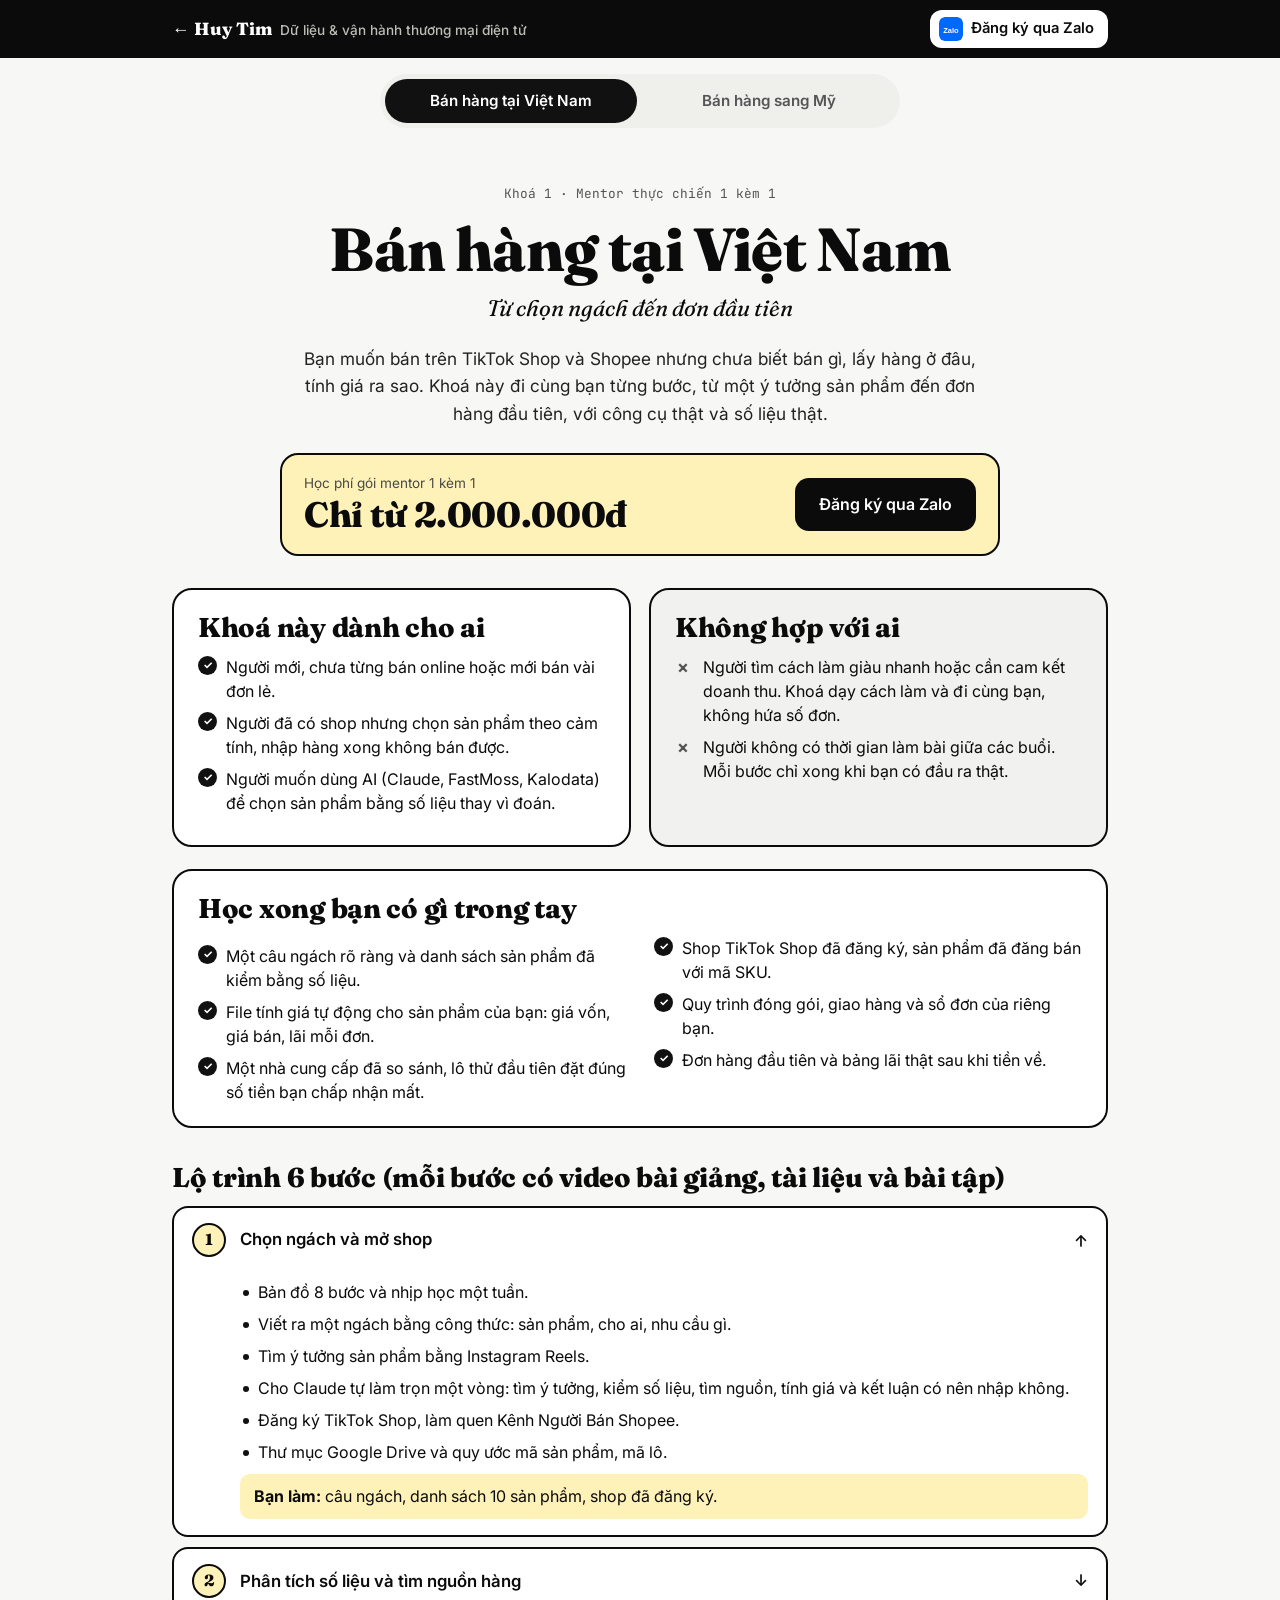
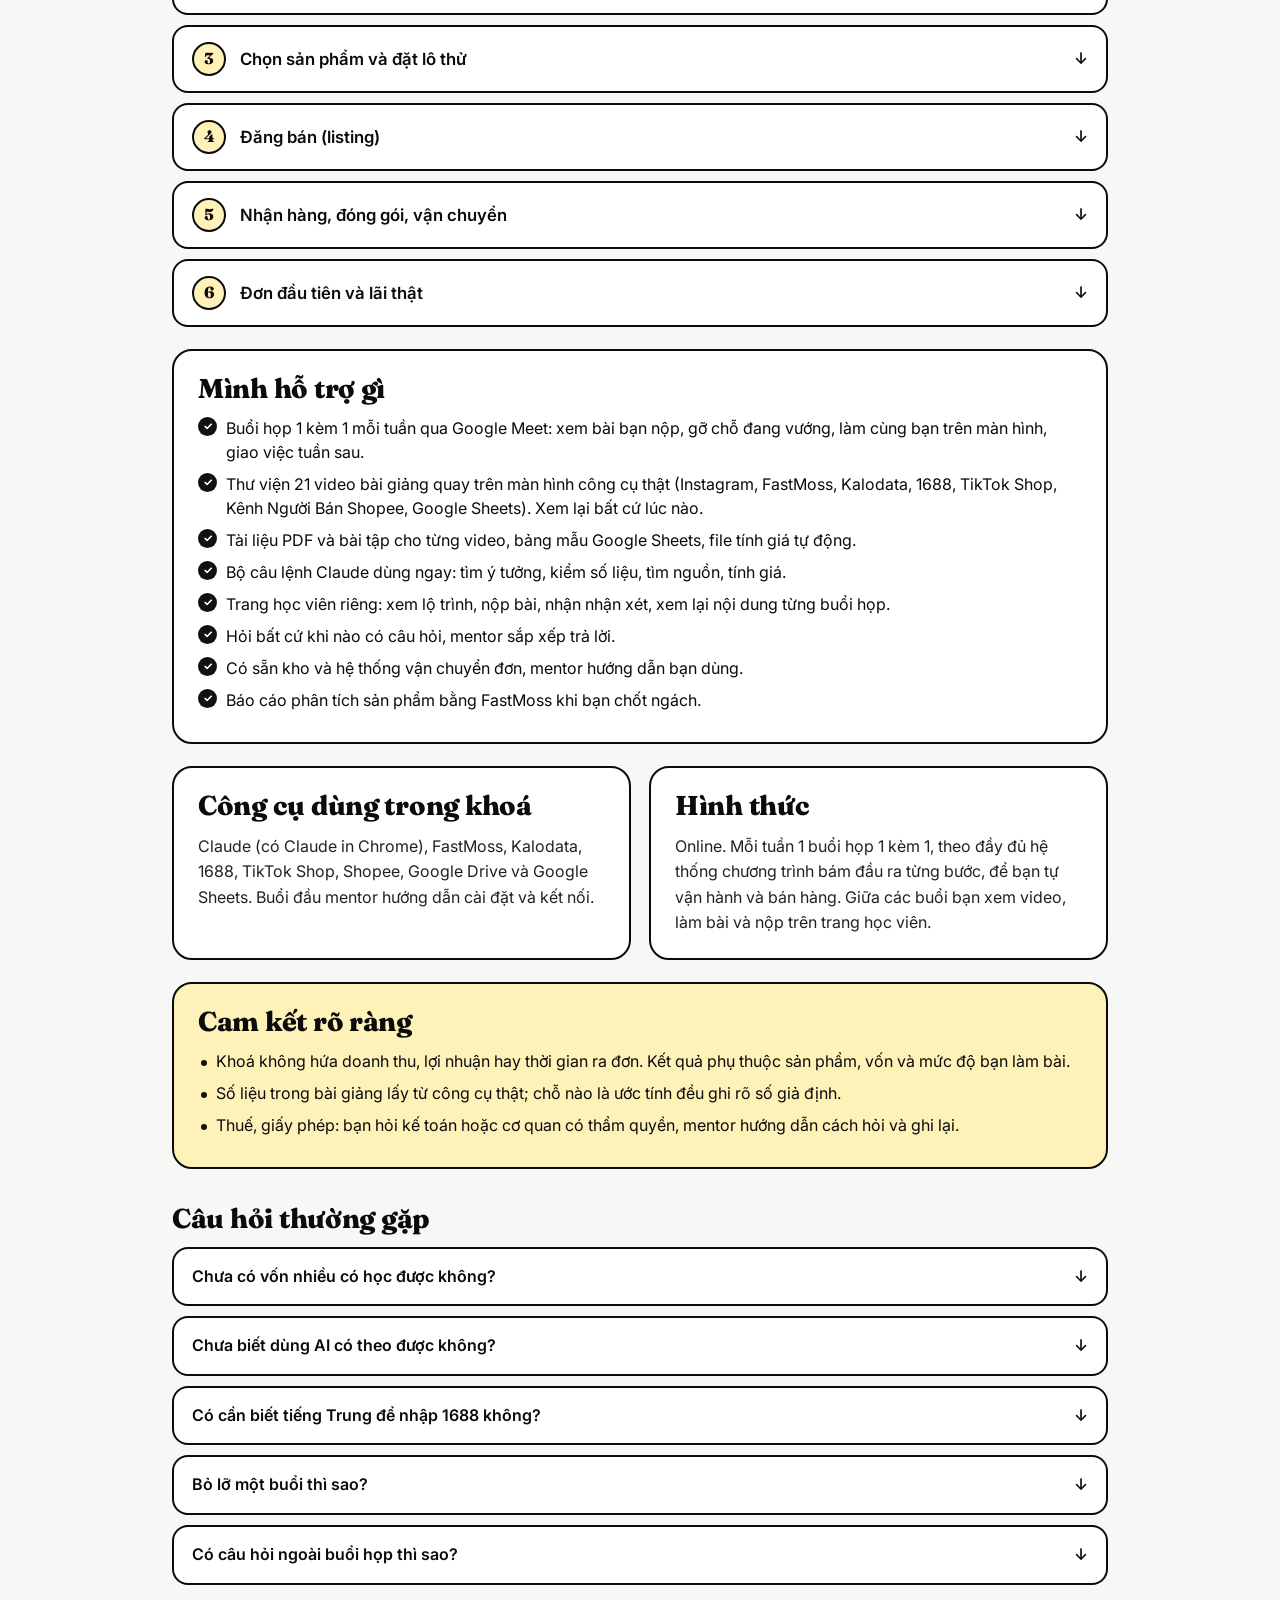
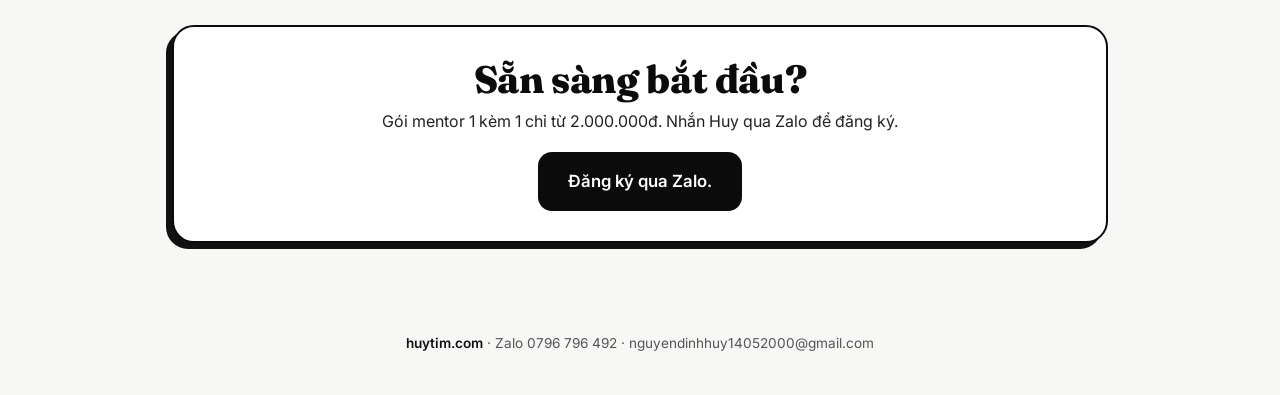
==== khoa-hoc/index.html @ a3667da4 "Add detailed course page /khoa-hoc/ and update mentor cards (weekly 1:1, Zalo signup) Co-Authored-By" ====
<!DOCTYPE html>
<html lang="vi">
<head>
<meta charset="utf-8">
<meta name="viewport" content="width=device-width, initial-scale=1">
<title>Khoá mentor bán hàng Việt Nam và Mỹ · Huy Tim</title>
<meta name="description" content="Hai khoá mentor 1 kèm 1 của Huy Tim: Bán hàng tại Việt Nam (từ chọn ngách đến đơn đầu tiên) và Bán hàng sang Mỹ (từ xưởng Việt Nam đến đơn đầu tiên trên Amazon và TikTok Shop Mỹ).">
<meta property="og:title" content="Khoá mentor bán hàng Việt Nam và Mỹ · Huy Tim">
<meta property="og:description" content="Mentor 1 kèm 1 mỗi tuần, lộ trình theo đầu ra từng bước. Đăng ký qua Zalo.">
<link rel="preconnect" href="https://fonts.googleapis.com">
<link rel="preconnect" href="https://fonts.gstatic.com" crossorigin>
<link href="https://fonts.googleapis.com/css2?family=Fraunces:ital,opsz,wght@0,9..144,800;1,9..144,600&family=Inter:wght@400;500;600&family=JetBrains+Mono:wght@400;500&display=swap" rel="stylesheet">
<style>
:root{--bg:#f7f7f6;--ink:#0b0b0b;--muted:#4a4a48;--soft:#ececea;--y:#fff2b8}
*{box-sizing:border-box;margin:0;padding:0}
html{scroll-behavior:smooth;scroll-padding-top:120px}
body{font-family:Inter,-apple-system,"Segoe UI",Roboto,sans-serif;background:var(--bg);color:var(--ink);line-height:1.6;-webkit-font-smoothing:antialiased;overflow-x:hidden}
a{color:inherit;text-decoration:none}
ul{list-style:none}
.serif{font-family:Fraunces,Georgia,serif;font-weight:800;letter-spacing:-.01em;line-height:1.15}
.wrap{max-width:980px;margin:0 auto;padding:0 22px}
.bar{position:sticky;top:0;z-index:20;background:#0b0b0b;color:#fff}
.bar-in{max-width:980px;margin:0 auto;padding:10px 22px;display:flex;align-items:center;justify-content:space-between;gap:14px}
.home{font-family:Fraunces,serif;font-weight:800;font-size:1.1rem}
.home span{font-family:Inter,sans-serif;font-weight:500;font-size:.85rem;color:#bdbdb8;margin-left:8px}
.zl{display:flex;align-items:center;gap:8px;background:#fff;color:#0b0b0b;border-radius:12px;padding:7px 14px 7px 9px;font-weight:600;font-size:.92rem}
.zl img{border-radius:6px}
.tabs{position:sticky;top:56px;z-index:15;background:var(--bg);padding:16px 0 12px}
.seg{display:flex;gap:6px;background:#efefec;padding:5px;border-radius:999px;max-width:520px;margin:0 auto}
.seg a{flex:1;text-align:center;font-weight:600;font-size:.95rem;border-radius:999px;padding:10px 14px;color:#555}
.seg a.on{background:#111;color:#fff}
.khoa{padding:18px 0 70px}
.khoa[hidden]{display:none}
.kh{text-align:center;padding:26px 0 10px}
.kicker{font-family:"JetBrains Mono",monospace;font-size:.8rem;color:#555}
.kh h1{font-size:clamp(2.3rem,6vw,3.8rem);margin:10px 0 6px}
.kh-sub{font-family:Fraunces,serif;font-style:italic;font-size:clamp(1.1rem,2.6vw,1.4rem)}
.lead{max-width:680px;margin:18px auto 0;font-size:1.08rem;color:#222}
.pricebox{display:flex;flex-wrap:wrap;align-items:center;justify-content:space-between;gap:14px 24px;max-width:720px;margin:26px auto 0;background:var(--y);border:2px solid var(--ink);border-radius:18px;padding:18px 22px;text-align:left}
.pricebox .lbl{display:block;font-size:.85rem;color:var(--muted)}
.pricebox b{font-size:clamp(1.7rem,4vw,2.2rem)}
.btn{display:inline-block;background:var(--ink);color:#fff;font-weight:600;border-radius:14px;padding:14px 24px;transition:.15s}
.btn:hover{transform:translateY(-2px);box-shadow:0 10px 24px rgba(0,0,0,.22)}
.btn.big{font-size:1.05rem;padding:16px 30px}
section{margin-top:22px}
.box{background:#fff;border:2.5px solid var(--ink);border-radius:20px;padding:22px 24px}
.box h2,.sec-h{font-size:clamp(1.35rem,3vw,1.7rem);margin-bottom:12px}
.sec-h{margin-top:34px}
.box.muted{background:#f1f1ef}
.box.note{background:var(--y)}
.box p{color:#222}
.two{display:grid;gap:18px;grid-template-columns:repeat(2,minmax(0,1fr))}
.two .box{margin:0}
.chk li,.x li,.dot li{position:relative;padding-left:28px;margin:8px 0;line-height:1.5}
.chk li::before{content:"✓";position:absolute;left:0;top:1px;width:19px;height:19px;border-radius:50%;background:#111;color:#fff;font-size:.7rem;display:grid;place-items:center;font-weight:700}
.x li::before{content:"×";position:absolute;left:2px;top:-1px;font-weight:700;font-size:1.1rem;color:#555}
.dot li{padding-left:18px}
.dot li::before{content:"";position:absolute;left:3px;top:.65em;width:6px;height:6px;border-radius:50%;background:#111}
.cols{columns:2;column-gap:28px}
.cols li{break-inside:avoid}
.steps{display:grid;gap:10px}
.step,.faq{background:#fff;border:2px solid var(--ink);border-radius:16px}
.step summary,.faq summary{list-style:none;cursor:pointer;display:flex;align-items:center;gap:14px;padding:15px 18px;font-weight:600}
.step summary::-webkit-details-marker,.faq summary::-webkit-details-marker{display:none}
.step .n{flex:none;width:34px;height:34px;border-radius:50%;background:var(--y);border:2px solid var(--ink);display:grid;place-items:center;font-family:Fraunces,serif;font-weight:800}
.step .t{flex:1;font-size:1.05rem}
.ar{flex:none;margin-left:auto;transition:transform .2s}
details[open]>summary .ar{transform:rotate(180deg)}
.sb{padding:0 18px 16px 66px}
.lam{margin-top:10px;background:var(--y);border-radius:10px;padding:10px 14px}
.faqs{display:grid;gap:10px}
.faq p{padding:0 18px 16px;color:#222}
.cta{text-align:center;margin-top:40px;background:#fff;border:2.5px solid var(--ink);border-radius:22px;padding:30px 22px;box-shadow:-6px 6px 0 #111}
.cta h2{font-size:clamp(1.8rem,4.5vw,2.4rem);margin-bottom:8px}
.cta p{margin-bottom:18px;color:#222}
footer{text-align:center;font-size:.85rem;color:#555;padding:20px 0 40px}
footer a{font-weight:600;color:#111}
@media(max-width:700px){.two{grid-template-columns:1fr}.cols{columns:1}.sb{padding-left:18px}.home span{display:none}.pricebox .btn{width:100%;text-align:center}}
</style>
</head>
<body>
<div class="bar"><div class="bar-in"><a class="home" href="/">← Huy Tim<span>Dữ liệu &amp; vận hành thương mại điện tử</span></a><a class="zl" href="https://zalo.me/0796796492" target="_blank" rel="noopener"><img src="/img/zalo.svg" alt="" width="24" height="24">Đăng ký qua Zalo</a></div></div>
<nav class="tabs" aria-label="Chọn khoá"><div class="wrap"><div class="seg" role="tablist"><a href="#viet-nam" role="tab" data-k="viet-nam" class="on" aria-selected="true">Bán hàng tại Việt Nam</a><a href="#my" role="tab" data-k="my" aria-selected="false">Bán hàng sang Mỹ</a></div></div></nav>
<main class="wrap">
<div class="khoa" id="viet-nam" role="tabpanel">
  <header class="kh">
    <p class="kicker">Khoá 1 · Mentor thực chiến 1 kèm 1</p>
    <h1 class="serif">Bán hàng tại Việt Nam</h1>
    <p class="kh-sub">Từ chọn ngách đến đơn đầu tiên</p>
    <p class="lead">Bạn muốn bán trên TikTok Shop và Shopee nhưng chưa biết bán gì, lấy hàng ở đâu, tính giá ra sao. Khoá này đi cùng bạn từng bước, từ một ý tưởng sản phẩm đến đơn hàng đầu tiên, với công cụ thật và số liệu thật.</p>
    <div class="pricebox"><div><span class="lbl">Học phí gói mentor 1 kèm 1</span><b class="serif">Chỉ từ 2.000.000đ</b></div><a class="btn" href="https://zalo.me/0796796492" target="_blank" rel="noopener">Đăng ký qua Zalo</a></div>
  </header>
  <section class="two">
    <div class="box"><h2 class="serif">Khoá này dành cho ai</h2><ul class="chk"><li>Người mới, chưa từng bán online hoặc mới bán vài đơn lẻ.</li><li>Người đã có shop nhưng chọn sản phẩm theo cảm tính, nhập hàng xong không bán được.</li><li>Người muốn dùng AI (Claude, FastMoss, Kalodata) để chọn sản phẩm bằng số liệu thay vì đoán.</li></ul></div>
    <div class="box muted"><h2 class="serif">Không hợp với ai</h2><ul class="x"><li>Người tìm cách làm giàu nhanh hoặc cần cam kết doanh thu. Khoá dạy cách làm và đi cùng bạn, không hứa số đơn.</li><li>Người không có thời gian làm bài giữa các buổi. Mỗi bước chỉ xong khi bạn có đầu ra thật.</li></ul></div>
  </section>
  <section class="box"><h2 class="serif">Học xong bạn có gì trong tay</h2><ul class="chk cols"><li>Một câu ngách rõ ràng và danh sách sản phẩm đã kiểm bằng số liệu.</li><li>File tính giá tự động cho sản phẩm của bạn: giá vốn, giá bán, lãi mỗi đơn.</li><li>Một nhà cung cấp đã so sánh, lô thử đầu tiên đặt đúng số tiền bạn chấp nhận mất.</li><li>Shop TikTok Shop đã đăng ký, sản phẩm đã đăng bán với mã SKU.</li><li>Quy trình đóng gói, giao hàng và sổ đơn của riêng bạn.</li><li>Đơn hàng đầu tiên và bảng lãi thật sau khi tiền về.</li></ul></section>
  <section><h2 class="serif sec-h">Lộ trình 6 bước (mỗi bước có video bài giảng, tài liệu và bài tập)</h2><div class="steps"><details class="step" open><summary><span class="n">1</span><span class="t">Chọn ngách và mở shop</span><span class="ar" aria-hidden="true">↓</span></summary><div class="sb"><ul class="dot"><li>Bản đồ 8 bước và nhịp học một tuần.</li><li>Viết ra một ngách bằng công thức: sản phẩm, cho ai, nhu cầu gì.</li><li>Tìm ý tưởng sản phẩm bằng Instagram Reels.</li><li>Cho Claude tự làm trọn một vòng: tìm ý tưởng, kiểm số liệu, tìm nguồn, tính giá và kết luận có nên nhập không.</li><li>Đăng ký TikTok Shop, làm quen Kênh Người Bán Shopee.</li><li>Thư mục Google Drive và quy ước mã sản phẩm, mã lô.</li></ul><p class="lam"><b>Bạn làm:</b> câu ngách, danh sách 10 sản phẩm, shop đã đăng ký.</p></div></details><details class="step"><summary><span class="n">2</span><span class="t">Phân tích số liệu và tìm nguồn hàng</span><span class="ar" aria-hidden="true">↓</span></summary><div class="sb"><ul class="dot"><li>Nối FastMoss vào Claude, hỏi số liệu TikTok Shop bằng tiếng Việt.</li><li>Chọn 5 sản phẩm chính và 5 sản phẩm vệ tinh từ số liệu thật.</li><li>Đối chiếu bằng Kalodata, xem lượt tìm từ khoá trên Shopee.</li><li>Tìm giá nhập trên 1688 bằng từ khoá tiếng Trung.</li><li>Điền file tính giá tự động, đọc tab Kết quả.</li></ul><p class="lam"><b>Bạn làm:</b> bảng số liệu sản phẩm, 1 đến 2 nhà cung cấp, file tính giá đã điền.</p></div></details><details class="step"><summary><span class="n">3</span><span class="t">Chọn sản phẩm và đặt lô thử</span><span class="ar" aria-hidden="true">↓</span></summary><div class="sb"><ul class="dot"><li>Tính số lượng lô thử từ số tiền chấp nhận mất, gán mã lô.</li><li>Đặt hàng và gộp kiện trên 1688.</li></ul><p class="lam"><b>Bạn làm:</b> lô thử đã đặt, mã lô, thư mục lô.</p></div></details><details class="step"><summary><span class="n">4</span><span class="t">Đăng bán (listing)</span><span class="ar" aria-hidden="true">↓</span></summary><div class="sb"><ul class="dot"><li>Cấu trúc mã SKU, ảnh, tiêu đề, mô tả, chính sách shop.</li></ul><p class="lam"><b>Bạn làm:</b> sản phẩm đăng bán đầy đủ.</p></div></details><details class="step"><summary><span class="n">5</span><span class="t">Nhận hàng, đóng gói, vận chuyển</span><span class="ar" aria-hidden="true">↓</span></summary><div class="sb"><ul class="dot"><li>Nhận hàng về và kiểm lô.</li><li>Chọn đơn vị vận chuyển, đóng thử một kiện, tính chi phí đóng gói mỗi đơn.</li></ul><p class="lam"><b>Bạn làm:</b> biên bản kiểm lô, quy trình đóng gói một ngày.</p></div></details><details class="step"><summary><span class="n">6</span><span class="t">Đơn đầu tiên và lãi thật</span><span class="ar" aria-hidden="true">↓</span></summary><div class="sb"><ul class="dot"><li>Xử lý một đơn từ A đến Z, sổ đơn, đơn COD, khi có sự cố.</li><li>Kéo đơn đầu tiên: khuyến mãi, voucher, KOL, Live, quảng cáo.</li><li>Đối soát tiền về, tính lãi thật theo lô, quyết định giữ, đổi hay tăng lô.</li></ul><p class="lam"><b>Bạn làm:</b> sổ đơn, bảng lãi thật, quyết định lô tiếp theo.</p></div></details></div></section>
  <section class="box"><h2 class="serif">Mình hỗ trợ gì</h2><ul class="chk"><li>Buổi họp 1 kèm 1 mỗi tuần qua Google Meet: xem bài bạn nộp, gỡ chỗ đang vướng, làm cùng bạn trên màn hình, giao việc tuần sau.</li><li>Thư viện 21 video bài giảng quay trên màn hình công cụ thật (Instagram, FastMoss, Kalodata, 1688, TikTok Shop, Kênh Người Bán Shopee, Google Sheets). Xem lại bất cứ lúc nào.</li><li>Tài liệu PDF và bài tập cho từng video, bảng mẫu Google Sheets, file tính giá tự động.</li><li>Bộ câu lệnh Claude dùng ngay: tìm ý tưởng, kiểm số liệu, tìm nguồn, tính giá.</li><li>Trang học viên riêng: xem lộ trình, nộp bài, nhận nhận xét, xem lại nội dung từng buổi họp.</li><li>Hỏi bất cứ khi nào có câu hỏi, mentor sắp xếp trả lời.</li><li>Có sẵn kho và hệ thống vận chuyển đơn, mentor hướng dẫn bạn dùng.</li><li>Báo cáo phân tích sản phẩm bằng FastMoss khi bạn chốt ngách.</li></ul></section>
  <section class="two">
    <div class="box"><h2 class="serif">Công cụ dùng trong khoá</h2><p>Claude (có Claude in Chrome), FastMoss, Kalodata, 1688, TikTok Shop, Shopee, Google Drive và Google Sheets. Buổi đầu mentor hướng dẫn cài đặt và kết nối.</p></div>
    <div class="box"><h2 class="serif">Hình thức</h2><p>Online. Mỗi tuần 1 buổi họp 1 kèm 1, theo đầy đủ hệ thống chương trình bám đầu ra từng bước, để bạn tự vận hành và bán hàng. Giữa các buổi bạn xem video, làm bài và nộp trên trang học viên.</p></div>
  </section>
  <section class="box note"><h2 class="serif">Cam kết rõ ràng</h2><ul class="dot"><li>Khoá không hứa doanh thu, lợi nhuận hay thời gian ra đơn. Kết quả phụ thuộc sản phẩm, vốn và mức độ bạn làm bài.</li><li>Số liệu trong bài giảng lấy từ công cụ thật; chỗ nào là ước tính đều ghi rõ số giả định.</li><li>Thuế, giấy phép: bạn hỏi kế toán hoặc cơ quan có thẩm quyền, mentor hướng dẫn cách hỏi và ghi lại.</li></ul></section>
  <section><h2 class="serif sec-h">Câu hỏi thường gặp</h2><div class="faqs"><details class="faq"><summary>Chưa có vốn nhiều có học được không?<span class="ar" aria-hidden="true">↓</span></summary><p>Được. Lô thử tính theo số tiền bạn chấp nhận mất, không đặt hàng lớn ngay.</p></details><details class="faq"><summary>Chưa biết dùng AI có theo được không?<span class="ar" aria-hidden="true">↓</span></summary><p>Được. Video quay từng thao tác, có câu lệnh mẫu để dán.</p></details><details class="faq"><summary>Có cần biết tiếng Trung để nhập 1688 không?<span class="ar" aria-hidden="true">↓</span></summary><p>Không. Claude dịch từ khoá và đọc trang giúp bạn.</p></details><details class="faq"><summary>Bỏ lỡ một buổi thì sao?<span class="ar" aria-hidden="true">↓</span></summary><p>Video bài giảng và nội dung buổi họp nằm trên trang học viên, xem lại được.</p></details><details class="faq"><summary>Có câu hỏi ngoài buổi họp thì sao?<span class="ar" aria-hidden="true">↓</span></summary><p>Hỏi bất cứ khi nào, mentor sắp xếp trả lời.</p></details></div></section>
  <section class="cta"><h2 class="serif">Sẵn sàng bắt đầu?</h2><p>Gói mentor 1 kèm 1 chỉ từ 2.000.000đ. Nhắn Huy qua Zalo để đăng ký.</p><a class="btn big" href="https://zalo.me/0796796492" target="_blank" rel="noopener">Đăng ký qua Zalo.</a></section>
</div>
<div class="khoa" id="my" role="tabpanel" hidden>
  <header class="kh">
    <p class="kicker">Khoá 2 · Mentor thực chiến 1 kèm 1</p>
    <h1 class="serif">Bán hàng sang Mỹ</h1>
    <p class="kh-sub">Từ xưởng Việt Nam đến đơn đầu tiên trên Amazon và TikTok Shop Mỹ</p>
    <p class="lead">Bạn có sản phẩm hoặc xưởng ở Việt Nam và muốn bán lẻ ở Mỹ. Đường đi dài hơn bán trong nước: chọn sản phẩm cho người Mỹ, tính giá đô la, bao bì, vận chuyển, kho, gian hàng. Khoá này đi cùng bạn qua từng chặng, làm bằng công cụ thật.</p>
    <div class="pricebox"><div><span class="lbl">Học phí gói mentor 1 kèm 1</span><b class="serif">Chỉ từ 5.000.000đ</b></div><a class="btn" href="https://zalo.me/0796796492" target="_blank" rel="noopener">Đăng ký qua Zalo</a></div>
  </header>
  <section class="two">
    <div class="box"><h2 class="serif">Khoá này dành cho ai</h2><ul class="chk"><li>Chủ xưởng, người bán Việt Nam muốn đưa hàng sang Amazon hoặc TikTok Shop Mỹ.</li><li>Người đã bán trong nước, muốn mở thêm thị trường Mỹ.</li><li>Người có nguồn hàng Việt Nam (thủ công, tự nhiên, đồ gia dụng) và cần biết hàng nào bán được ở Mỹ.</li></ul></div>
    <div class="box muted"><h2 class="serif">Không hợp với ai</h2><ul class="x"><li>Người cần cam kết doanh thu hoặc muốn làm trọn gói không tham gia.</li><li>Người cần tư vấn pháp lý, thuế chuyên sâu. Khoá hướng dẫn cách làm việc với đơn vị chuyên môn, không thay họ.</li></ul></div>
  </section>
  <section class="box"><h2 class="serif">Học xong bạn có gì trong tay</h2><ul class="chk cols"><li>Sản phẩm đã kiểm nhu cầu ở Mỹ bằng FastMoss, Kalodata và Amazon.</li><li>Xưởng đã chấm điểm, mẫu đã kiểm.</li><li>Bảng giá bán thấp nhất ở Mỹ: giá vốn, phí sàn, phí kho, quảng cáo, lãi mỗi đơn.</li><li>Bao bì, nhãn, mã vạch đúng yêu cầu; lô thử đã chốt.</li><li>Phương án vận chuyển và kho ở Mỹ đã so sánh.</li><li>Gian hàng và listing; đơn đầu tiên và bảng đối soát tiền về.</li></ul></section>
  <section><h2 class="serif sec-h">Lộ trình 8 bước</h2><div class="steps"><details class="step" open><summary><span class="n">1</span><span class="t">Chọn sản phẩm cho thị trường Mỹ</span><span class="ar" aria-hidden="true">↓</span></summary><div class="sb"><ul class="dot"><li>Bản đồ 5 chặng từ xưởng Việt Nam tới khách Mỹ.</li><li>Chọn sản phẩm cho Mỹ: xem đối thủ, đánh giá 1 đến 3 sao trên Amazon.</li><li>Cho Claude tự làm trọn một vòng: kiểm TikTok Shop Mỹ và Amazon, đọc catalog và bảng giá xưởng, tính giá đô la và kết luận.</li><li>Dùng FastMoss trong Claude và đối chiếu Kalodata cho thị trường Mỹ.</li></ul><p class="lam"><b>Bạn làm:</b> 1 đến 3 sản phẩm đã kiểm số liệu.</p></div></details><details class="step"><summary><span class="n">2</span><span class="t">Chọn xưởng và lấy mẫu</span><span class="ar" aria-hidden="true">↓</span></summary><div class="sb"><ul class="dot"><li>So sánh và chấm điểm xưởng, tin xin mẫu, kiểm mẫu.</li></ul><p class="lam"><b>Bạn làm:</b> bảng chấm điểm xưởng, mẫu đạt.</p></div></details><details class="step"><summary><span class="n">3</span><span class="t">Giá bán, bao bì, nhãn, lô thử</span><span class="ar" aria-hidden="true">↓</span></summary><div class="sb"><ul class="dot"><li>Tính giá bán thấp nhất ở Mỹ bằng file tính giá.</li><li>Bao bì và nhãn: thông tin bắt buộc, mã UPC, làm nhãn trên Canva cùng Claude.</li><li>Tạo skill cho shop của bạn: lưu bảng màu, bố cục để mọi bao bì cùng một kiểu.</li><li>Chốt lô thử và gửi tin đặt lô.</li></ul><p class="lam"><b>Bạn làm:</b> bảng giá, bao bì đã duyệt, lô thử đã đặt.</p></div></details><details class="step"><summary><span class="n">4</span><span class="t">Pháp nhân và giấy tờ</span><span class="ar" aria-hidden="true">↓</span></summary><div class="sb"><ul class="dot"><li>Mentor đi cùng bạn liệt kê giấy tờ cần có và câu hỏi cho đơn vị chuyên môn. Phần pháp lý, thuế do kế toán hoặc cơ quan có thẩm quyền trả lời.</li></ul></div></details><details class="step"><summary><span class="n">5</span><span class="t">Kho ở Mỹ (fulfillment)</span><span class="ar" aria-hidden="true">↓</span></summary><div class="sb"><ul class="dot"><li>Kho riêng và kho nền tảng (Amazon FBA, TikTok Shop FBT) vận hành thế nào, lợi hại, ba đường đi của hàng.</li></ul><p class="lam"><b>Bạn làm:</b> bảng so sánh chi phí kho bằng cùng một lô.</p></div></details><details class="step"><summary><span class="n">6</span><span class="t">Đưa hàng sang Mỹ</span><span class="ar" aria-hidden="true">↓</span></summary><div class="sb"><ul class="dot"><li>Đường biển, đường bay, báo giá trọn gói, tra mã HTS, chứng từ.</li></ul><p class="lam"><b>Bạn làm:</b> bảng so báo giá vận chuyển.</p></div></details><details class="step"><summary><span class="n">7</span><span class="t">Gian hàng và listing</span><span class="ar" aria-hidden="true">↓</span></summary><div class="sb"><ul class="dot"><li>Gian hàng trên sàn Mỹ, tiêu đề, ảnh, mô tả theo cách người Mỹ đọc.</li></ul><p class="lam"><b>Bạn làm:</b> listing hoàn chỉnh.</p></div></details><details class="step"><summary><span class="n">8</span><span class="t">Đơn đầu tiên và payout</span><span class="ar" aria-hidden="true">↓</span></summary><div class="sb"><ul class="dot"><li>Xử lý đơn, đối soát tiền về, tính lãi thật theo lô.</li></ul><p class="lam"><b>Bạn làm:</b> bảng đối soát và quyết định lô tiếp theo.</p></div></details></div></section>
  <section class="box"><h2 class="serif">Mình hỗ trợ gì</h2><ul class="chk"><li>Buổi họp 1 kèm 1 mỗi tuần; các bảng trong tài liệu làm ngay trong buổi, mentor ngồi cạnh.</li><li>Thư viện 15 video bài giảng quay trên công cụ thật (FastMoss, Kalodata, Amazon, 1688, Canva, GS1 US, hts.usitc.gov, Google Sheets).</li><li>Tài liệu PDF, bảng mẫu Google Sheets, file tính giá cho thị trường Mỹ.</li><li>Bộ câu lệnh Claude và tài liệu tạo skill làm nhãn bao bì trên Canva.</li><li>Trang học viên riêng theo dõi 8 bước, nộp bài, xem lại buổi họp.</li><li>Hỏi bất cứ khi nào có câu hỏi, mentor sắp xếp trả lời.</li><li>Có sẵn kho fulfillment ở Mỹ và hệ thống vận chuyển đơn: phần mềm kho kết nối các sàn và tự giao đơn.</li></ul></section>
  <section class="two">
    <div class="box"><h2 class="serif">Công cụ dùng trong khoá</h2><p>Claude (có Claude in Chrome), FastMoss, Kalodata, Amazon, 1688, Canva, Google Drive và Google Sheets.</p></div>
    <div class="box"><h2 class="serif">Hình thức</h2><p>Online. Mỗi tuần 1 buổi họp 1 kèm 1, theo đầy đủ hệ thống chương trình bám đầu ra từng bước, để bạn tự vận hành và bán hàng.</p></div>
  </section>
  <section class="box note"><h2 class="serif">Cam kết rõ ràng</h2><ul class="dot"><li>Khoá không hứa doanh thu, lợi nhuận hay thời gian ra đơn.</li><li>Phí sàn, phí kho, phí vận chuyển luôn lấy bảng phí hiện hành; số trong bài giảng ghi rõ số giả định.</li><li>Khoá không tư vấn pháp lý hay thuế. Phần pháp nhân, thuế nhập khẩu, kiểm dịch: bạn hỏi đơn vị chuyên môn, mentor giúp bạn chuẩn bị câu hỏi.</li></ul></section>
  <section><h2 class="serif sec-h">Câu hỏi thường gặp</h2><div class="faqs"><details class="faq"><summary>Chưa có công ty ở Mỹ có học được không?<span class="ar" aria-hidden="true">↓</span></summary><p>Được. Bước 4 hướng dẫn bạn chuẩn bị và hỏi đúng người; các bước chọn sản phẩm, xưởng, giá làm song song.</p></details><details class="faq"><summary>Có cần tiếng Anh giỏi không?<span class="ar" aria-hidden="true">↓</span></summary><p>Không bắt buộc. Claude hỗ trợ đọc trang Amazon, viết listing tiếng Anh.</p></details><details class="faq"><summary>Nên bán Amazon hay TikTok Shop Mỹ?<span class="ar" aria-hidden="true">↓</span></summary><p>Tuỳ sản phẩm. Khoá dạy cách kiểm số liệu cả hai sàn trước khi chọn.</p></details><details class="faq"><summary>Vốn lô thử khoảng bao nhiêu?<span class="ar" aria-hidden="true">↓</span></summary><p>Tính theo số tiền bạn chấp nhận mất và mức số lượng tối thiểu của xưởng; bước 3 làm cùng bạn.</p></details><details class="faq"><summary>Đã học khoá Việt Nam có cần học lại phần chọn sản phẩm không?<span class="ar" aria-hidden="true">↓</span></summary><p>Phần công cụ (FastMoss, Kalodata, file tính giá) giống nhau; khoá Mỹ đi tiếp phần riêng của thị trường Mỹ.</p></details></div></section>
  <section class="cta"><h2 class="serif">Sẵn sàng bắt đầu?</h2><p>Gói mentor 1 kèm 1 chỉ từ 5.000.000đ. Nhắn Huy qua Zalo để đăng ký.</p><a class="btn big" href="https://zalo.me/0796796492" target="_blank" rel="noopener">Đăng ký qua Zalo.</a></section>
</div>
</main>
<footer><a href="/">huytim.com</a> · Zalo 0796 796 492 · nguyendinhhuy14052000@gmail.com</footer>
<script>
(function(){
  var tabs=[].slice.call(document.querySelectorAll('.seg a'));
  function show(k,scroll){
    if(k!=='viet-nam'&&k!=='my')k='viet-nam';
    tabs.forEach(function(a){var on=a.dataset.k===k;a.classList.toggle('on',on);a.setAttribute('aria-selected',String(on))});
    ['viet-nam','my'].forEach(function(id){document.getElementById(id).hidden=id!==k});
    if(scroll)window.scrollTo(0,0);
  }
  tabs.forEach(function(a){a.addEventListener('click',function(ev){ev.preventDefault();history.replaceState(null,'','#'+a.dataset.k);show(a.dataset.k,true)})});
  show(location.hash.slice(1));
  addEventListener('hashchange',function(){show(location.hash.slice(1),true)});
})();
</script>
</body>
</html>
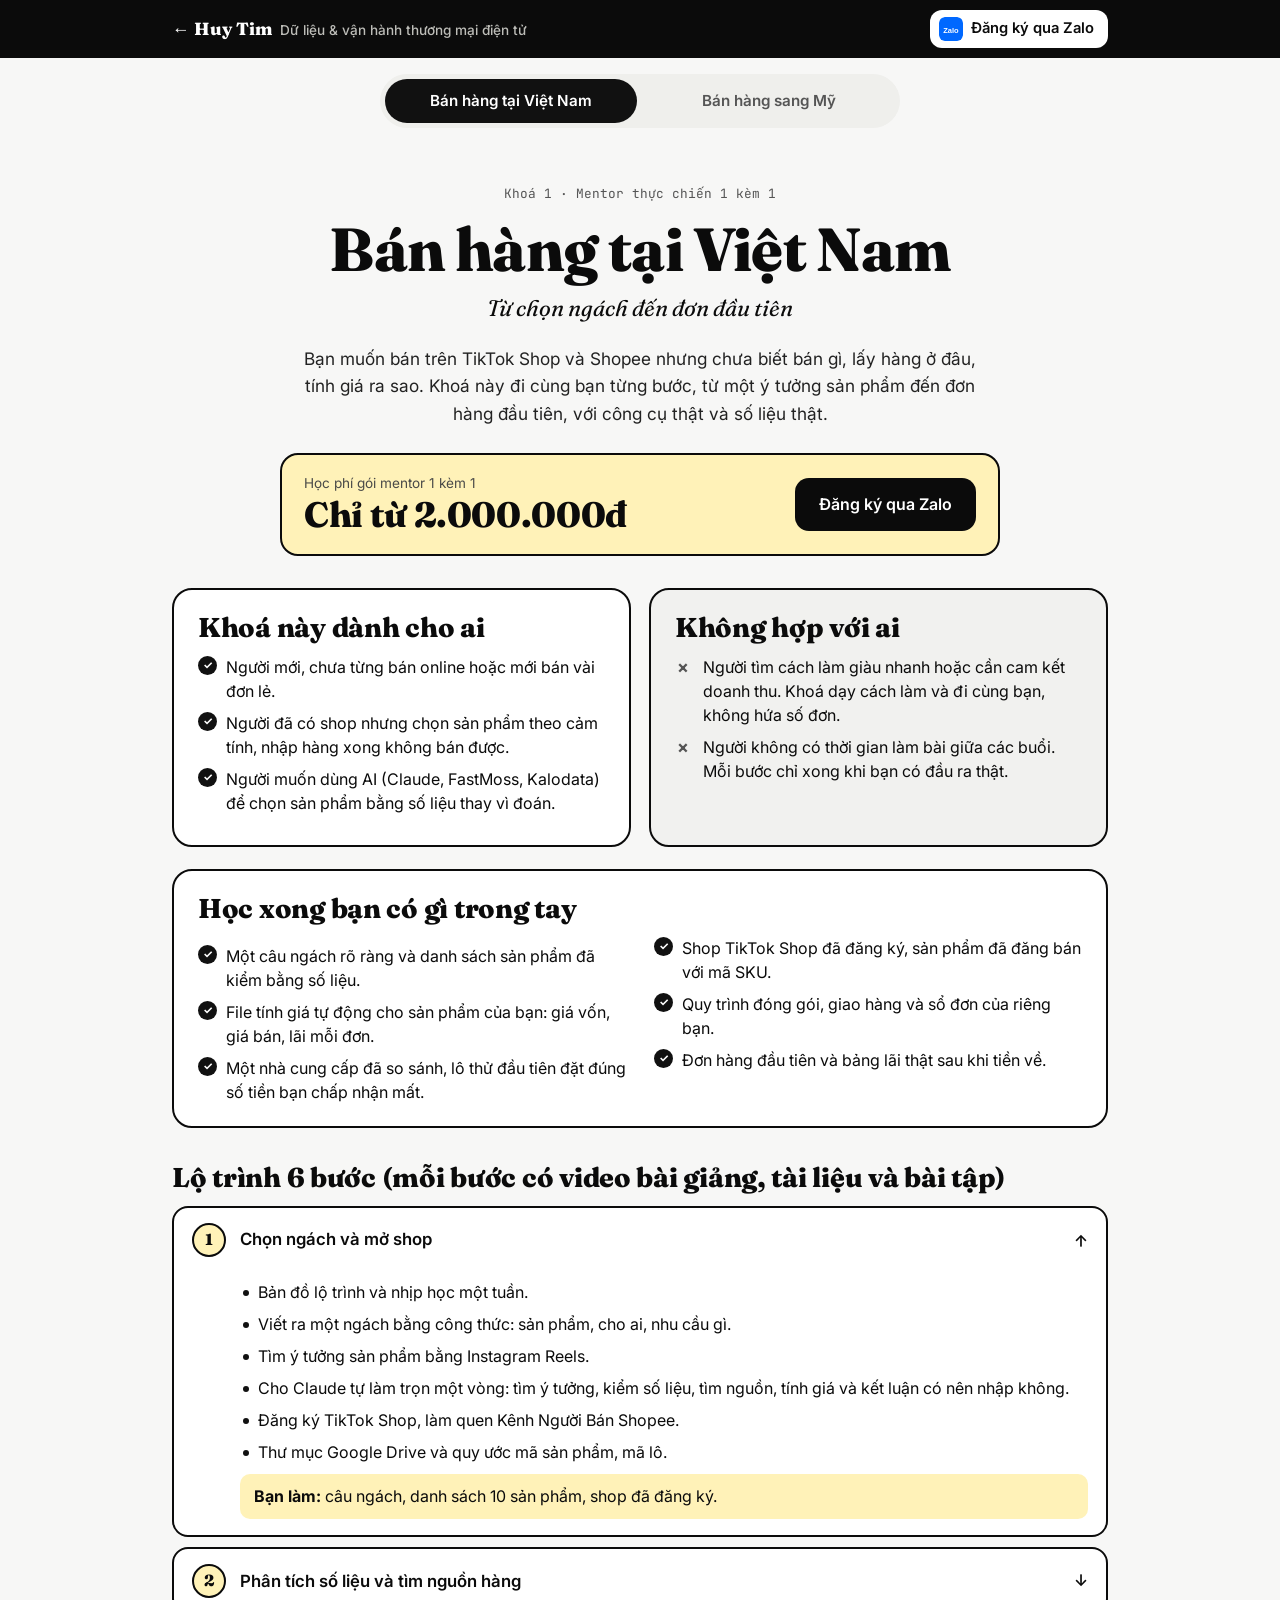
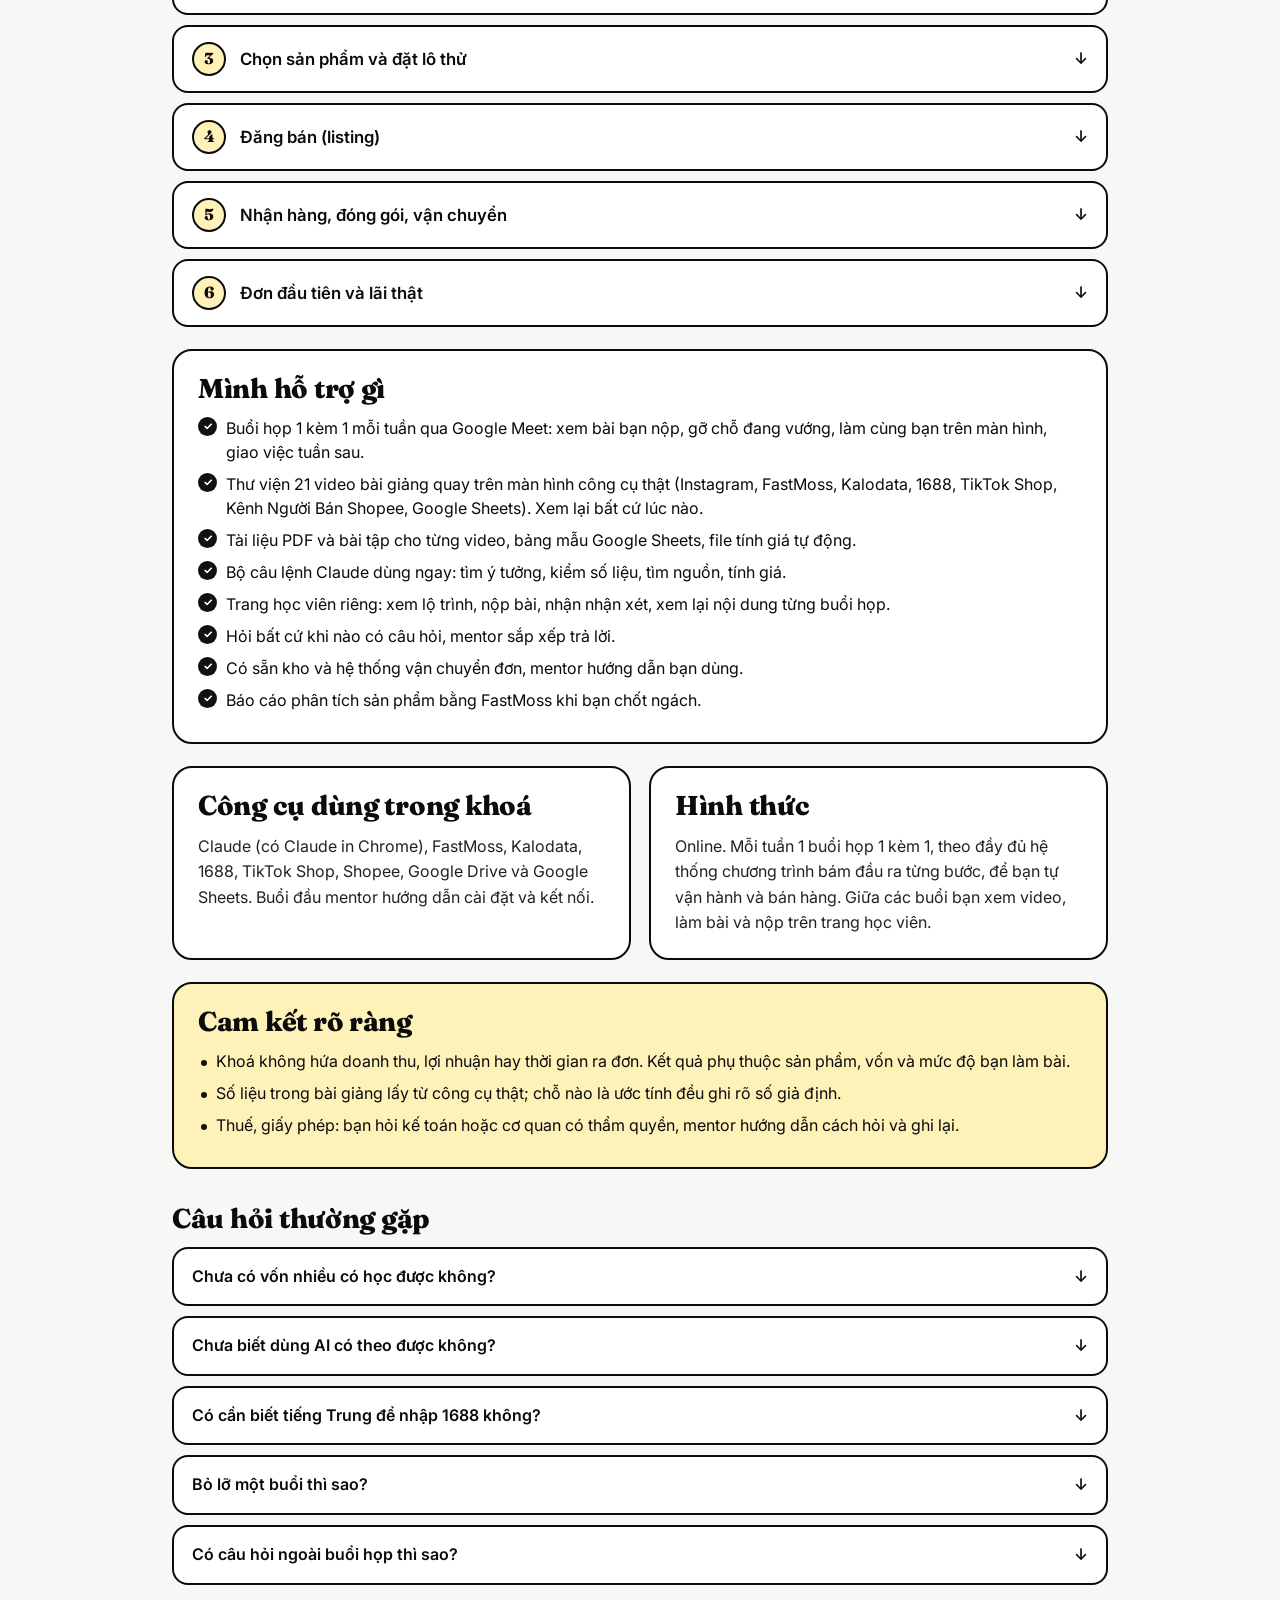
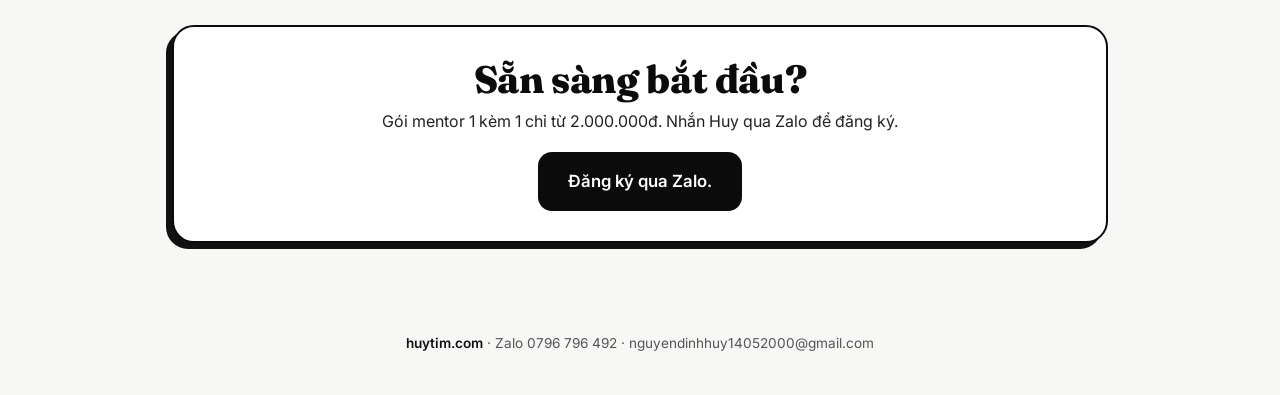
==== commit 9997d7a3: "Course page: fix step 1 wording (Bản đồ lộ trình) Co-Authored-By: Claude Opus 5.5 <noreply@anthropic" ====
--- a/khoa-hoc/index.html
+++ b/khoa-hoc/index.html
@@ -95,7 +95,7 @@
     <div class="box muted"><h2 class="serif">Không hợp với ai</h2><ul class="x"><li>Người tìm cách làm giàu nhanh hoặc cần cam kết doanh thu. Khoá dạy cách làm và đi cùng bạn, không hứa số đơn.</li><li>Người không có thời gian làm bài giữa các buổi. Mỗi bước chỉ xong khi bạn có đầu ra thật.</li></ul></div>
   </section>
   <section class="box"><h2 class="serif">Học xong bạn có gì trong tay</h2><ul class="chk cols"><li>Một câu ngách rõ ràng và danh sách sản phẩm đã kiểm bằng số liệu.</li><li>File tính giá tự động cho sản phẩm của bạn: giá vốn, giá bán, lãi mỗi đơn.</li><li>Một nhà cung cấp đã so sánh, lô thử đầu tiên đặt đúng số tiền bạn chấp nhận mất.</li><li>Shop TikTok Shop đã đăng ký, sản phẩm đã đăng bán với mã SKU.</li><li>Quy trình đóng gói, giao hàng và sổ đơn của riêng bạn.</li><li>Đơn hàng đầu tiên và bảng lãi thật sau khi tiền về.</li></ul></section>
-  <section><h2 class="serif sec-h">Lộ trình 6 bước (mỗi bước có video bài giảng, tài liệu và bài tập)</h2><div class="steps"><details class="step" open><summary><span class="n">1</span><span class="t">Chọn ngách và mở shop</span><span class="ar" aria-hidden="true">↓</span></summary><div class="sb"><ul class="dot"><li>Bản đồ 8 bước và nhịp học một tuần.</li><li>Viết ra một ngách bằng công thức: sản phẩm, cho ai, nhu cầu gì.</li><li>Tìm ý tưởng sản phẩm bằng Instagram Reels.</li><li>Cho Claude tự làm trọn một vòng: tìm ý tưởng, kiểm số liệu, tìm nguồn, tính giá và kết luận có nên nhập không.</li><li>Đăng ký TikTok Shop, làm quen Kênh Người Bán Shopee.</li><li>Thư mục Google Drive và quy ước mã sản phẩm, mã lô.</li></ul><p class="lam"><b>Bạn làm:</b> câu ngách, danh sách 10 sản phẩm, shop đã đăng ký.</p></div></details><details class="step"><summary><span class="n">2</span><span class="t">Phân tích số liệu và tìm nguồn hàng</span><span class="ar" aria-hidden="true">↓</span></summary><div class="sb"><ul class="dot"><li>Nối FastMoss vào Claude, hỏi số liệu TikTok Shop bằng tiếng Việt.</li><li>Chọn 5 sản phẩm chính và 5 sản phẩm vệ tinh từ số liệu thật.</li><li>Đối chiếu bằng Kalodata, xem lượt tìm từ khoá trên Shopee.</li><li>Tìm giá nhập trên 1688 bằng từ khoá tiếng Trung.</li><li>Điền file tính giá tự động, đọc tab Kết quả.</li></ul><p class="lam"><b>Bạn làm:</b> bảng số liệu sản phẩm, 1 đến 2 nhà cung cấp, file tính giá đã điền.</p></div></details><details class="step"><summary><span class="n">3</span><span class="t">Chọn sản phẩm và đặt lô thử</span><span class="ar" aria-hidden="true">↓</span></summary><div class="sb"><ul class="dot"><li>Tính số lượng lô thử từ số tiền chấp nhận mất, gán mã lô.</li><li>Đặt hàng và gộp kiện trên 1688.</li></ul><p class="lam"><b>Bạn làm:</b> lô thử đã đặt, mã lô, thư mục lô.</p></div></details><details class="step"><summary><span class="n">4</span><span class="t">Đăng bán (listing)</span><span class="ar" aria-hidden="true">↓</span></summary><div class="sb"><ul class="dot"><li>Cấu trúc mã SKU, ảnh, tiêu đề, mô tả, chính sách shop.</li></ul><p class="lam"><b>Bạn làm:</b> sản phẩm đăng bán đầy đủ.</p></div></details><details class="step"><summary><span class="n">5</span><span class="t">Nhận hàng, đóng gói, vận chuyển</span><span class="ar" aria-hidden="true">↓</span></summary><div class="sb"><ul class="dot"><li>Nhận hàng về và kiểm lô.</li><li>Chọn đơn vị vận chuyển, đóng thử một kiện, tính chi phí đóng gói mỗi đơn.</li></ul><p class="lam"><b>Bạn làm:</b> biên bản kiểm lô, quy trình đóng gói một ngày.</p></div></details><details class="step"><summary><span class="n">6</span><span class="t">Đơn đầu tiên và lãi thật</span><span class="ar" aria-hidden="true">↓</span></summary><div class="sb"><ul class="dot"><li>Xử lý một đơn từ A đến Z, sổ đơn, đơn COD, khi có sự cố.</li><li>Kéo đơn đầu tiên: khuyến mãi, voucher, KOL, Live, quảng cáo.</li><li>Đối soát tiền về, tính lãi thật theo lô, quyết định giữ, đổi hay tăng lô.</li></ul><p class="lam"><b>Bạn làm:</b> sổ đơn, bảng lãi thật, quyết định lô tiếp theo.</p></div></details></div></section>
+  <section><h2 class="serif sec-h">Lộ trình 6 bước (mỗi bước có video bài giảng, tài liệu và bài tập)</h2><div class="steps"><details class="step" open><summary><span class="n">1</span><span class="t">Chọn ngách và mở shop</span><span class="ar" aria-hidden="true">↓</span></summary><div class="sb"><ul class="dot"><li>Bản đồ lộ trình và nhịp học một tuần.</li><li>Viết ra một ngách bằng công thức: sản phẩm, cho ai, nhu cầu gì.</li><li>Tìm ý tưởng sản phẩm bằng Instagram Reels.</li><li>Cho Claude tự làm trọn một vòng: tìm ý tưởng, kiểm số liệu, tìm nguồn, tính giá và kết luận có nên nhập không.</li><li>Đăng ký TikTok Shop, làm quen Kênh Người Bán Shopee.</li><li>Thư mục Google Drive và quy ước mã sản phẩm, mã lô.</li></ul><p class="lam"><b>Bạn làm:</b> câu ngách, danh sách 10 sản phẩm, shop đã đăng ký.</p></div></details><details class="step"><summary><span class="n">2</span><span class="t">Phân tích số liệu và tìm nguồn hàng</span><span class="ar" aria-hidden="true">↓</span></summary><div class="sb"><ul class="dot"><li>Nối FastMoss vào Claude, hỏi số liệu TikTok Shop bằng tiếng Việt.</li><li>Chọn 5 sản phẩm chính và 5 sản phẩm vệ tinh từ số liệu thật.</li><li>Đối chiếu bằng Kalodata, xem lượt tìm từ khoá trên Shopee.</li><li>Tìm giá nhập trên 1688 bằng từ khoá tiếng Trung.</li><li>Điền file tính giá tự động, đọc tab Kết quả.</li></ul><p class="lam"><b>Bạn làm:</b> bảng số liệu sản phẩm, 1 đến 2 nhà cung cấp, file tính giá đã điền.</p></div></details><details class="step"><summary><span class="n">3</span><span class="t">Chọn sản phẩm và đặt lô thử</span><span class="ar" aria-hidden="true">↓</span></summary><div class="sb"><ul class="dot"><li>Tính số lượng lô thử từ số tiền chấp nhận mất, gán mã lô.</li><li>Đặt hàng và gộp kiện trên 1688.</li></ul><p class="lam"><b>Bạn làm:</b> lô thử đã đặt, mã lô, thư mục lô.</p></div></details><details class="step"><summary><span class="n">4</span><span class="t">Đăng bán (listing)</span><span class="ar" aria-hidden="true">↓</span></summary><div class="sb"><ul class="dot"><li>Cấu trúc mã SKU, ảnh, tiêu đề, mô tả, chính sách shop.</li></ul><p class="lam"><b>Bạn làm:</b> sản phẩm đăng bán đầy đủ.</p></div></details><details class="step"><summary><span class="n">5</span><span class="t">Nhận hàng, đóng gói, vận chuyển</span><span class="ar" aria-hidden="true">↓</span></summary><div class="sb"><ul class="dot"><li>Nhận hàng về và kiểm lô.</li><li>Chọn đơn vị vận chuyển, đóng thử một kiện, tính chi phí đóng gói mỗi đơn.</li></ul><p class="lam"><b>Bạn làm:</b> biên bản kiểm lô, quy trình đóng gói một ngày.</p></div></details><details class="step"><summary><span class="n">6</span><span class="t">Đơn đầu tiên và lãi thật</span><span class="ar" aria-hidden="true">↓</span></summary><div class="sb"><ul class="dot"><li>Xử lý một đơn từ A đến Z, sổ đơn, đơn COD, khi có sự cố.</li><li>Kéo đơn đầu tiên: khuyến mãi, voucher, KOL, Live, quảng cáo.</li><li>Đối soát tiền về, tính lãi thật theo lô, quyết định giữ, đổi hay tăng lô.</li></ul><p class="lam"><b>Bạn làm:</b> sổ đơn, bảng lãi thật, quyết định lô tiếp theo.</p></div></details></div></section>
   <section class="box"><h2 class="serif">Mình hỗ trợ gì</h2><ul class="chk"><li>Buổi họp 1 kèm 1 mỗi tuần qua Google Meet: xem bài bạn nộp, gỡ chỗ đang vướng, làm cùng bạn trên màn hình, giao việc tuần sau.</li><li>Thư viện 21 video bài giảng quay trên màn hình công cụ thật (Instagram, FastMoss, Kalodata, 1688, TikTok Shop, Kênh Người Bán Shopee, Google Sheets). Xem lại bất cứ lúc nào.</li><li>Tài liệu PDF và bài tập cho từng video, bảng mẫu Google Sheets, file tính giá tự động.</li><li>Bộ câu lệnh Claude dùng ngay: tìm ý tưởng, kiểm số liệu, tìm nguồn, tính giá.</li><li>Trang học viên riêng: xem lộ trình, nộp bài, nhận nhận xét, xem lại nội dung từng buổi họp.</li><li>Hỏi bất cứ khi nào có câu hỏi, mentor sắp xếp trả lời.</li><li>Có sẵn kho và hệ thống vận chuyển đơn, mentor hướng dẫn bạn dùng.</li><li>Báo cáo phân tích sản phẩm bằng FastMoss khi bạn chốt ngách.</li></ul></section>
   <section class="two">
     <div class="box"><h2 class="serif">Công cụ dùng trong khoá</h2><p>Claude (có Claude in Chrome), FastMoss, Kalodata, 1688, TikTok Shop, Shopee, Google Drive và Google Sheets. Buổi đầu mentor hướng dẫn cài đặt và kết nối.</p></div>
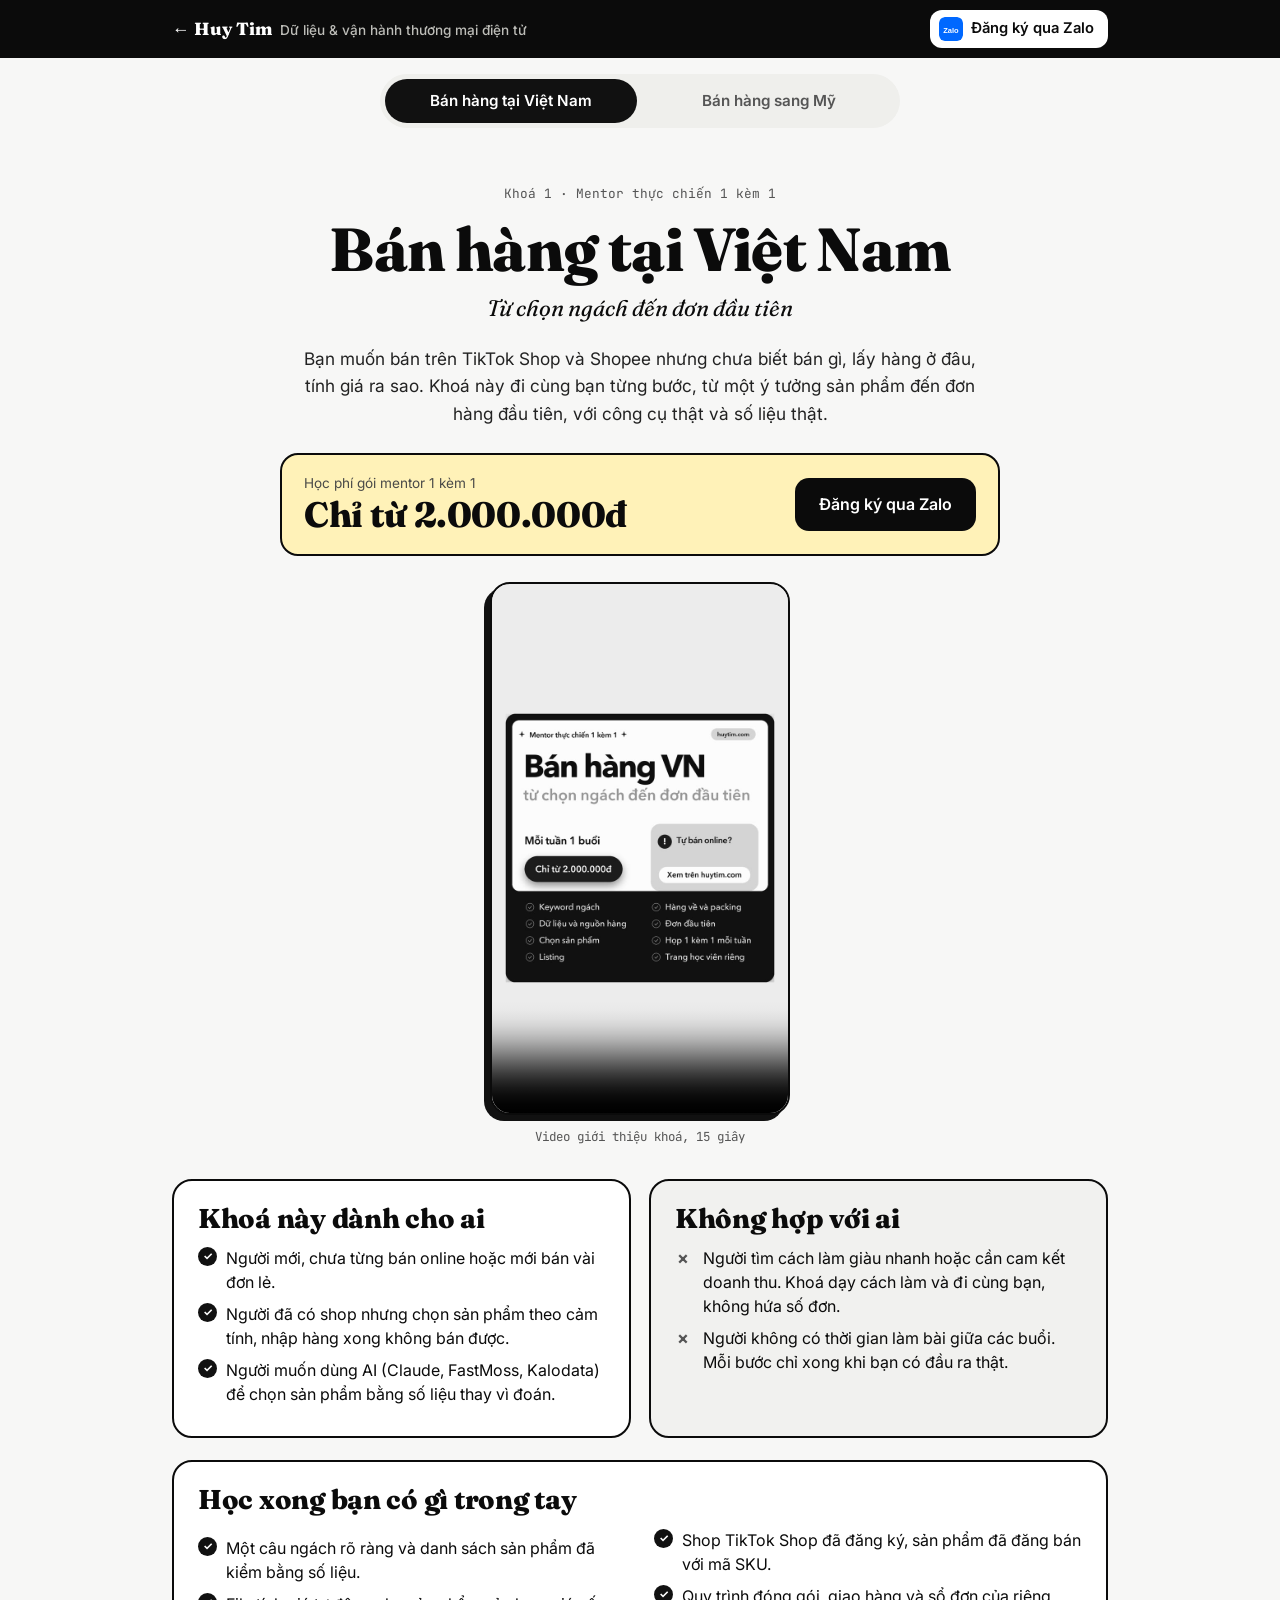
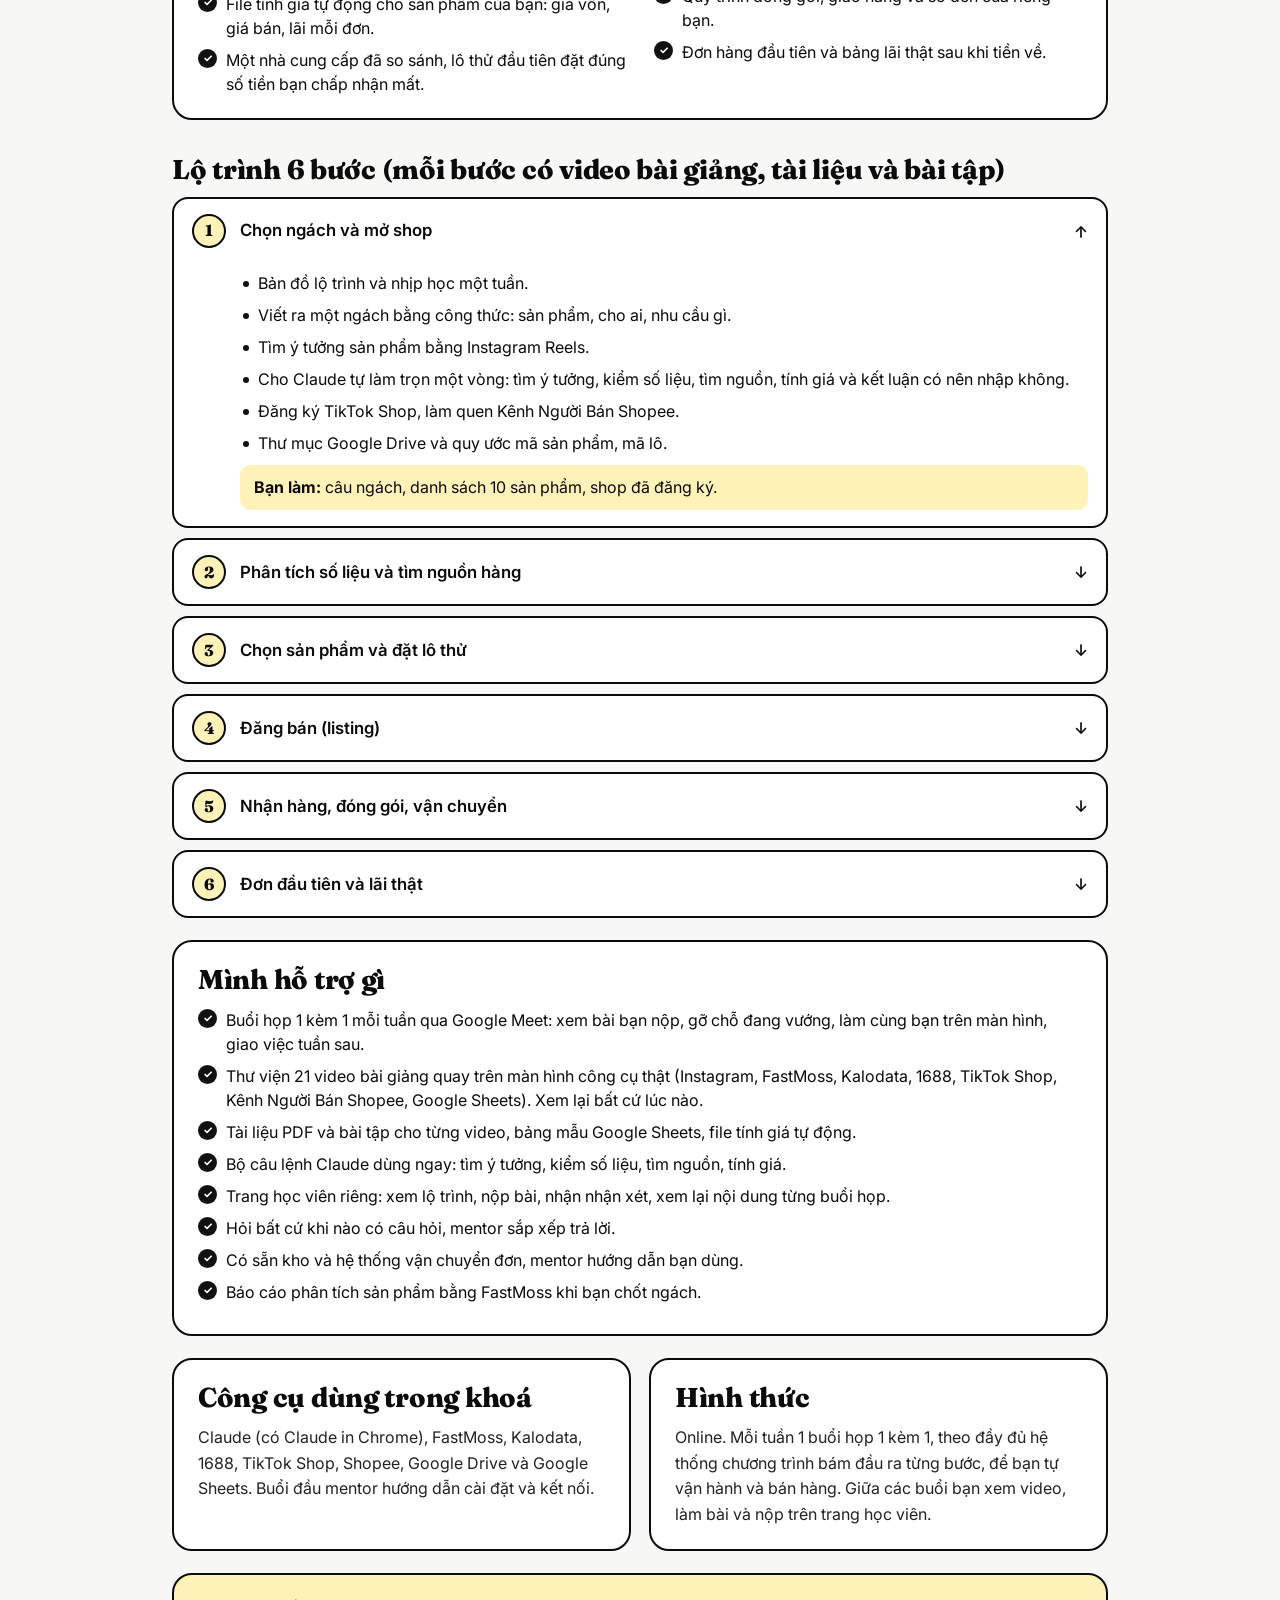
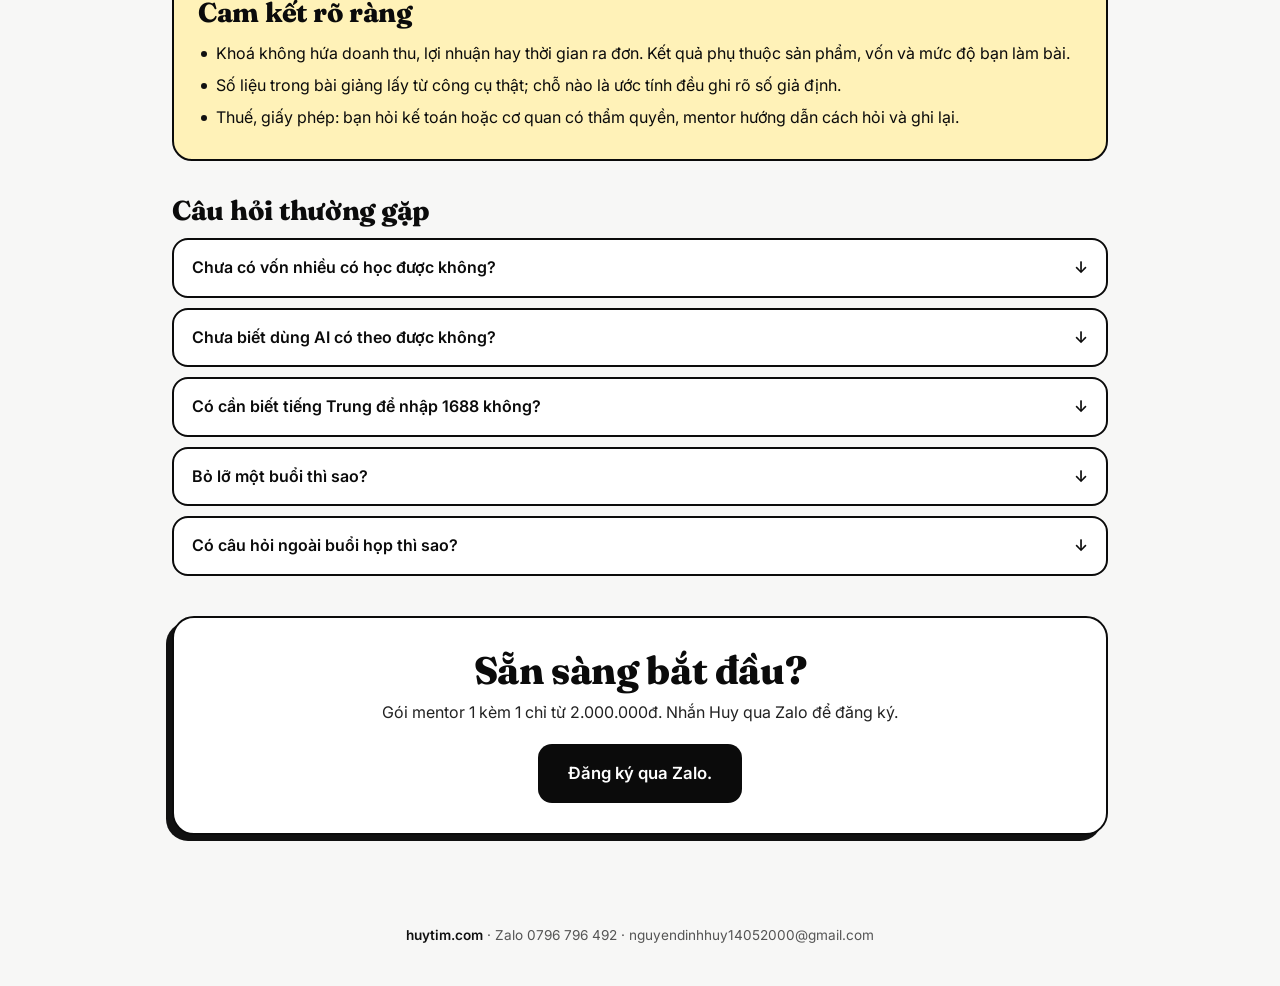
==== commit 8d204b92: "Course page: add intro videos for VN and US mentor courses Co-Authored-By: Claude Opus 5.5 <noreply@" ====
--- a/khoa-hoc/index.html
+++ b/khoa-hoc/index.html
@@ -4,7 +4,7 @@
 <meta charset="utf-8">
 <meta name="viewport" content="width=device-width, initial-scale=1">
 <title>Khoá mentor bán hàng Việt Nam và Mỹ · Huy Tim</title>
-<meta name="description" content="Hai khoá mentor 1 kèm 1 của Huy Tim: Bán hàng tại Việt Nam (từ chọn ngách đến đơn đầu tiên) và Bán hàng sang Mỹ (từ xưởng Việt Nam đến đơn đầu tiên trên Amazon và TikTok Shop Mỹ).">
+<meta name="description" content="Hai khoá mentor 1 kèm 1 của Huy Tim: Bán hàng tại Việt Nam (từ chọn ngách đến đơn đầu tiên) và Bán hàng sang Mỹ (từ xưởng Việt Nam đến đơn đầu tiên trên các trang thương mại điện tử US).">
 <meta property="og:title" content="Khoá mentor bán hàng Việt Nam và Mỹ · Huy Tim">
 <meta property="og:description" content="Mentor 1 kèm 1 mỗi tuần, lộ trình theo đầu ra từng bước. Đăng ký qua Zalo.">
 <link rel="preconnect" href="https://fonts.googleapis.com">
@@ -42,6 +42,9 @@
 .btn{display:inline-block;background:var(--ink);color:#fff;font-weight:600;border-radius:14px;padding:14px 24px;transition:.15s}
 .btn:hover{transform:translateY(-2px);box-shadow:0 10px 24px rgba(0,0,0,.22)}
 .btn.big{font-size:1.05rem;padding:16px 30px}
+.kv{max-width:300px;margin:26px auto 0}
+.kv video{display:block;width:100%;height:auto;aspect-ratio:9/16;border:2.5px solid var(--ink);border-radius:20px;background:#ececec;box-shadow:-6px 6px 0 #111}
+.kv figcaption{margin-top:12px;font-family:"JetBrains Mono",monospace;font-size:.78rem;color:#555}
 section{margin-top:22px}
 .box{background:#fff;border:2.5px solid var(--ink);border-radius:20px;padding:22px 24px}
 .box h2,.sec-h{font-size:clamp(1.35rem,3vw,1.7rem);margin-bottom:12px}
@@ -89,6 +92,7 @@
     <p class="kh-sub">Từ chọn ngách đến đơn đầu tiên</p>
     <p class="lead">Bạn muốn bán trên TikTok Shop và Shopee nhưng chưa biết bán gì, lấy hàng ở đâu, tính giá ra sao. Khoá này đi cùng bạn từng bước, từ một ý tưởng sản phẩm đến đơn hàng đầu tiên, với công cụ thật và số liệu thật.</p>
     <div class="pricebox"><div><span class="lbl">Học phí gói mentor 1 kèm 1</span><b class="serif">Chỉ từ 2.000.000đ</b></div><a class="btn" href="https://zalo.me/0796796492" target="_blank" rel="noopener">Đăng ký qua Zalo</a></div>
+    <figure class="kv"><video src="/video/khoa-mentor-vn.mp4" poster="/video/khoa-mentor-vn.jpg" controls playsinline preload="none" width="720" height="1280" aria-label="Video giới thiệu Bán hàng tại Việt Nam"></video><figcaption>Video giới thiệu khoá, 15 giây</figcaption></figure>
   </header>
   <section class="two">
     <div class="box"><h2 class="serif">Khoá này dành cho ai</h2><ul class="chk"><li>Người mới, chưa từng bán online hoặc mới bán vài đơn lẻ.</li><li>Người đã có shop nhưng chọn sản phẩm theo cảm tính, nhập hàng xong không bán được.</li><li>Người muốn dùng AI (Claude, FastMoss, Kalodata) để chọn sản phẩm bằng số liệu thay vì đoán.</li></ul></div>
@@ -109,9 +113,10 @@
   <header class="kh">
     <p class="kicker">Khoá 2 · Mentor thực chiến 1 kèm 1</p>
     <h1 class="serif">Bán hàng sang Mỹ</h1>
-    <p class="kh-sub">Từ xưởng Việt Nam đến đơn đầu tiên trên Amazon và TikTok Shop Mỹ</p>
+    <p class="kh-sub">Từ xưởng Việt Nam đến đơn đầu tiên trên các trang thương mại điện tử US</p>
     <p class="lead">Bạn có sản phẩm hoặc xưởng ở Việt Nam và muốn bán lẻ ở Mỹ. Đường đi dài hơn bán trong nước: chọn sản phẩm cho người Mỹ, tính giá đô la, bao bì, vận chuyển, kho, gian hàng. Khoá này đi cùng bạn qua từng chặng, làm bằng công cụ thật.</p>
     <div class="pricebox"><div><span class="lbl">Học phí gói mentor 1 kèm 1</span><b class="serif">Chỉ từ 5.000.000đ</b></div><a class="btn" href="https://zalo.me/0796796492" target="_blank" rel="noopener">Đăng ký qua Zalo</a></div>
+    <figure class="kv"><video src="/video/khoa-mentor-us.mp4" poster="/video/khoa-mentor-us.jpg" controls playsinline preload="none" width="720" height="1280" aria-label="Video giới thiệu Bán hàng sang Mỹ"></video><figcaption>Video giới thiệu khoá, 15 giây</figcaption></figure>
   </header>
   <section class="two">
     <div class="box"><h2 class="serif">Khoá này dành cho ai</h2><ul class="chk"><li>Chủ xưởng, người bán Việt Nam muốn đưa hàng sang Amazon hoặc TikTok Shop Mỹ.</li><li>Người đã bán trong nước, muốn mở thêm thị trường Mỹ.</li><li>Người có nguồn hàng Việt Nam (thủ công, tự nhiên, đồ gia dụng) và cần biết hàng nào bán được ở Mỹ.</li></ul></div>
@@ -136,7 +141,7 @@
   function show(k,scroll){
     if(k!=='viet-nam'&&k!=='my')k='viet-nam';
     tabs.forEach(function(a){var on=a.dataset.k===k;a.classList.toggle('on',on);a.setAttribute('aria-selected',String(on))});
-    ['viet-nam','my'].forEach(function(id){document.getElementById(id).hidden=id!==k});
+    ['viet-nam','my'].forEach(function(id){var el=document.getElementById(id);el.hidden=id!==k;if(el.hidden)el.querySelectorAll('video').forEach(function(v){v.pause()})});
     if(scroll)window.scrollTo(0,0);
   }
   tabs.forEach(function(a){a.addEventListener('click',function(ev){ev.preventDefault();history.replaceState(null,'','#'+a.dataset.k);show(a.dataset.k,true)})});
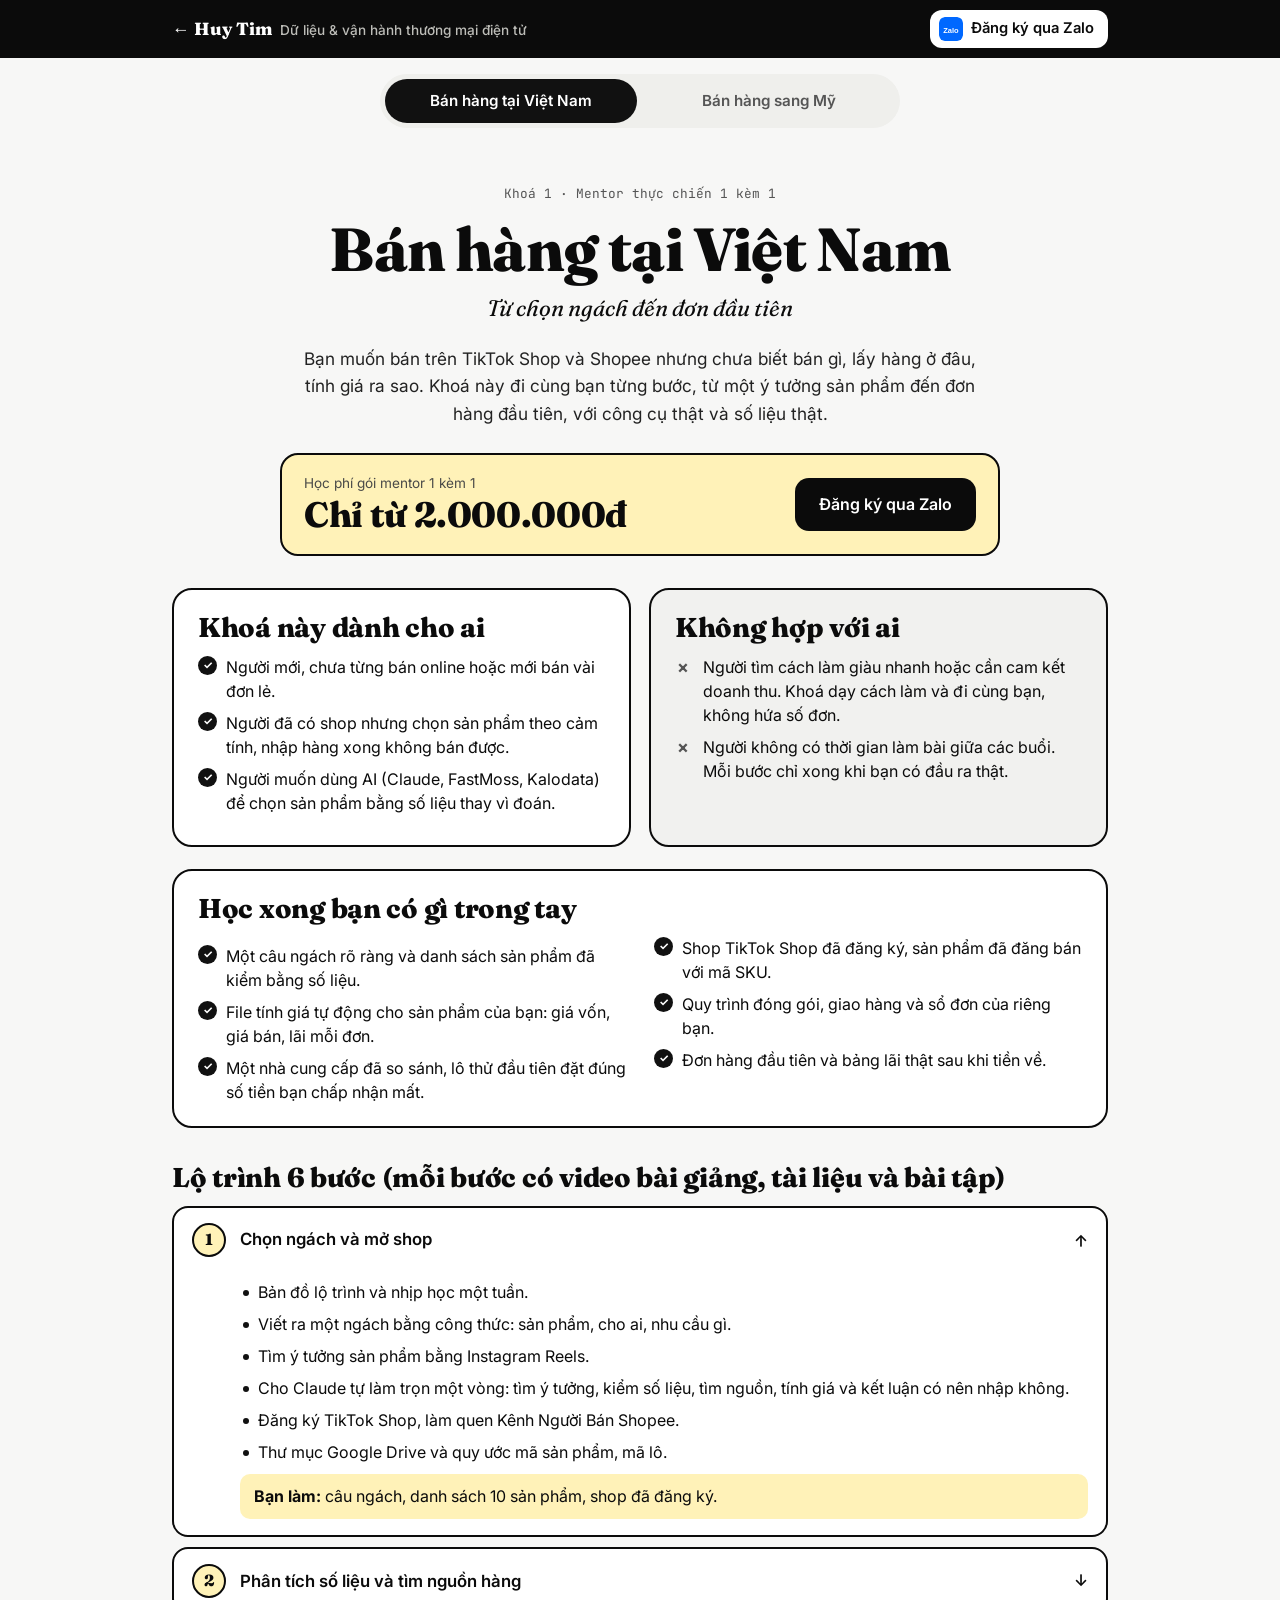
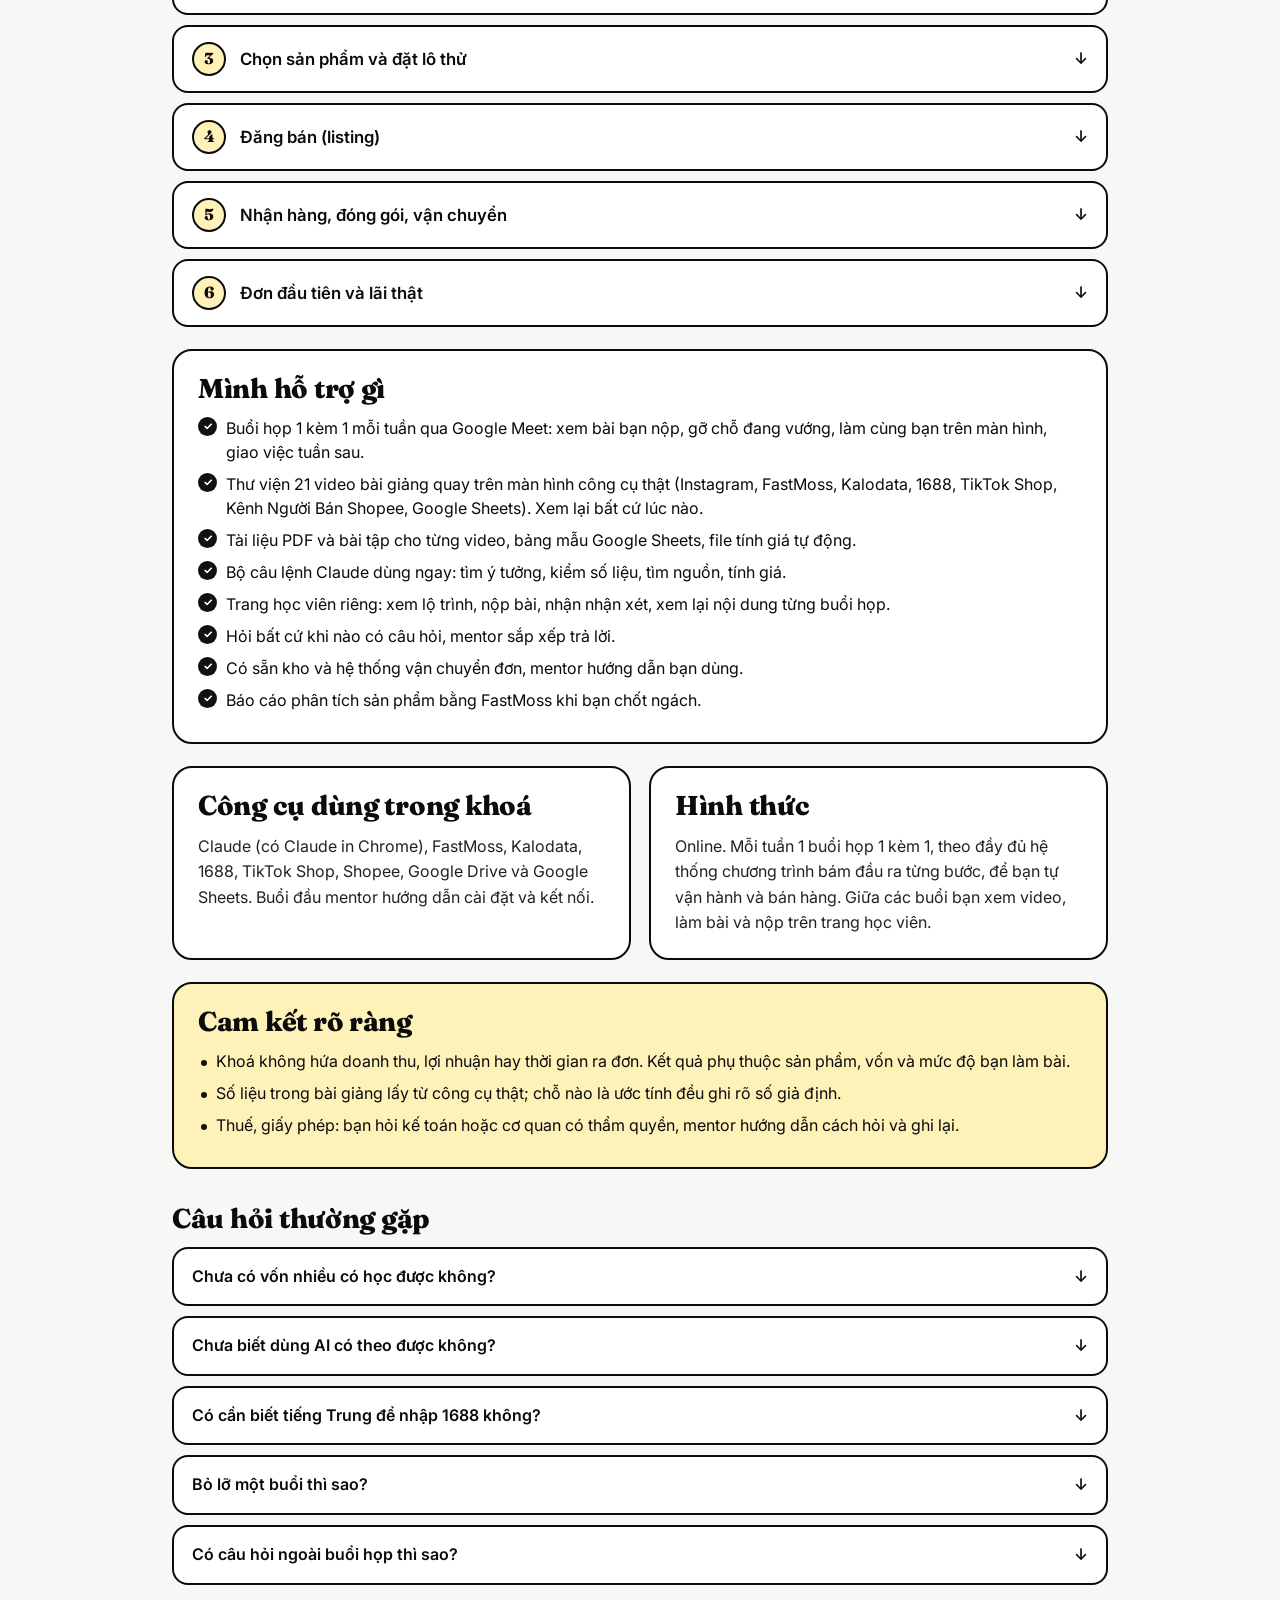
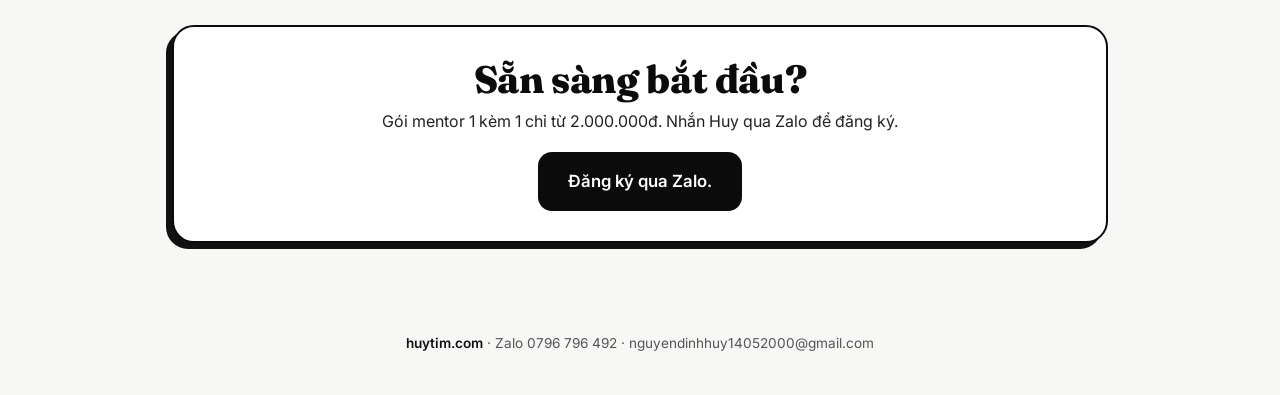
==== commit 77600d42: "Bảng mentor 2 cột cho video rộng hơn, bỏ thẻ tư vấn miễn phí, bỏ video 15 giây ở trang khoá học Co-A" ====
--- a/khoa-hoc/index.html
+++ b/khoa-hoc/index.html
@@ -42,9 +42,6 @@
 .btn{display:inline-block;background:var(--ink);color:#fff;font-weight:600;border-radius:14px;padding:14px 24px;transition:.15s}
 .btn:hover{transform:translateY(-2px);box-shadow:0 10px 24px rgba(0,0,0,.22)}
 .btn.big{font-size:1.05rem;padding:16px 30px}
-.kv{max-width:300px;margin:26px auto 0}
-.kv video{display:block;width:100%;height:auto;aspect-ratio:9/16;border:2.5px solid var(--ink);border-radius:20px;background:#ececec;box-shadow:-6px 6px 0 #111}
-.kv figcaption{margin-top:12px;font-family:"JetBrains Mono",monospace;font-size:.78rem;color:#555}
 section{margin-top:22px}
 .box{background:#fff;border:2.5px solid var(--ink);border-radius:20px;padding:22px 24px}
 .box h2,.sec-h{font-size:clamp(1.35rem,3vw,1.7rem);margin-bottom:12px}
@@ -92,7 +89,6 @@
     <p class="kh-sub">Từ chọn ngách đến đơn đầu tiên</p>
     <p class="lead">Bạn muốn bán trên TikTok Shop và Shopee nhưng chưa biết bán gì, lấy hàng ở đâu, tính giá ra sao. Khoá này đi cùng bạn từng bước, từ một ý tưởng sản phẩm đến đơn hàng đầu tiên, với công cụ thật và số liệu thật.</p>
     <div class="pricebox"><div><span class="lbl">Học phí gói mentor 1 kèm 1</span><b class="serif">Chỉ từ 2.000.000đ</b></div><a class="btn" href="https://zalo.me/0796796492" target="_blank" rel="noopener">Đăng ký qua Zalo</a></div>
-    <figure class="kv"><video src="/video/khoa-mentor-vn.mp4" poster="/video/khoa-mentor-vn.jpg" controls playsinline preload="none" width="720" height="1280" aria-label="Video giới thiệu Bán hàng tại Việt Nam"></video><figcaption>Video giới thiệu khoá, 15 giây</figcaption></figure>
   </header>
   <section class="two">
     <div class="box"><h2 class="serif">Khoá này dành cho ai</h2><ul class="chk"><li>Người mới, chưa từng bán online hoặc mới bán vài đơn lẻ.</li><li>Người đã có shop nhưng chọn sản phẩm theo cảm tính, nhập hàng xong không bán được.</li><li>Người muốn dùng AI (Claude, FastMoss, Kalodata) để chọn sản phẩm bằng số liệu thay vì đoán.</li></ul></div>
@@ -116,7 +112,6 @@
     <p class="kh-sub">Từ xưởng Việt Nam đến đơn đầu tiên trên các trang thương mại điện tử US</p>
     <p class="lead">Bạn có sản phẩm hoặc xưởng ở Việt Nam và muốn bán lẻ ở Mỹ. Đường đi dài hơn bán trong nước: chọn sản phẩm cho người Mỹ, tính giá đô la, bao bì, vận chuyển, kho, gian hàng. Khoá này đi cùng bạn qua từng chặng, làm bằng công cụ thật.</p>
     <div class="pricebox"><div><span class="lbl">Học phí gói mentor 1 kèm 1</span><b class="serif">Chỉ từ 5.000.000đ</b></div><a class="btn" href="https://zalo.me/0796796492" target="_blank" rel="noopener">Đăng ký qua Zalo</a></div>
-    <figure class="kv"><video src="/video/khoa-mentor-us.mp4" poster="/video/khoa-mentor-us.jpg" controls playsinline preload="none" width="720" height="1280" aria-label="Video giới thiệu Bán hàng sang Mỹ"></video><figcaption>Video giới thiệu khoá, 15 giây</figcaption></figure>
   </header>
   <section class="two">
     <div class="box"><h2 class="serif">Khoá này dành cho ai</h2><ul class="chk"><li>Chủ xưởng, người bán Việt Nam muốn đưa hàng sang Amazon hoặc TikTok Shop Mỹ.</li><li>Người đã bán trong nước, muốn mở thêm thị trường Mỹ.</li><li>Người có nguồn hàng Việt Nam (thủ công, tự nhiên, đồ gia dụng) và cần biết hàng nào bán được ở Mỹ.</li></ul></div>
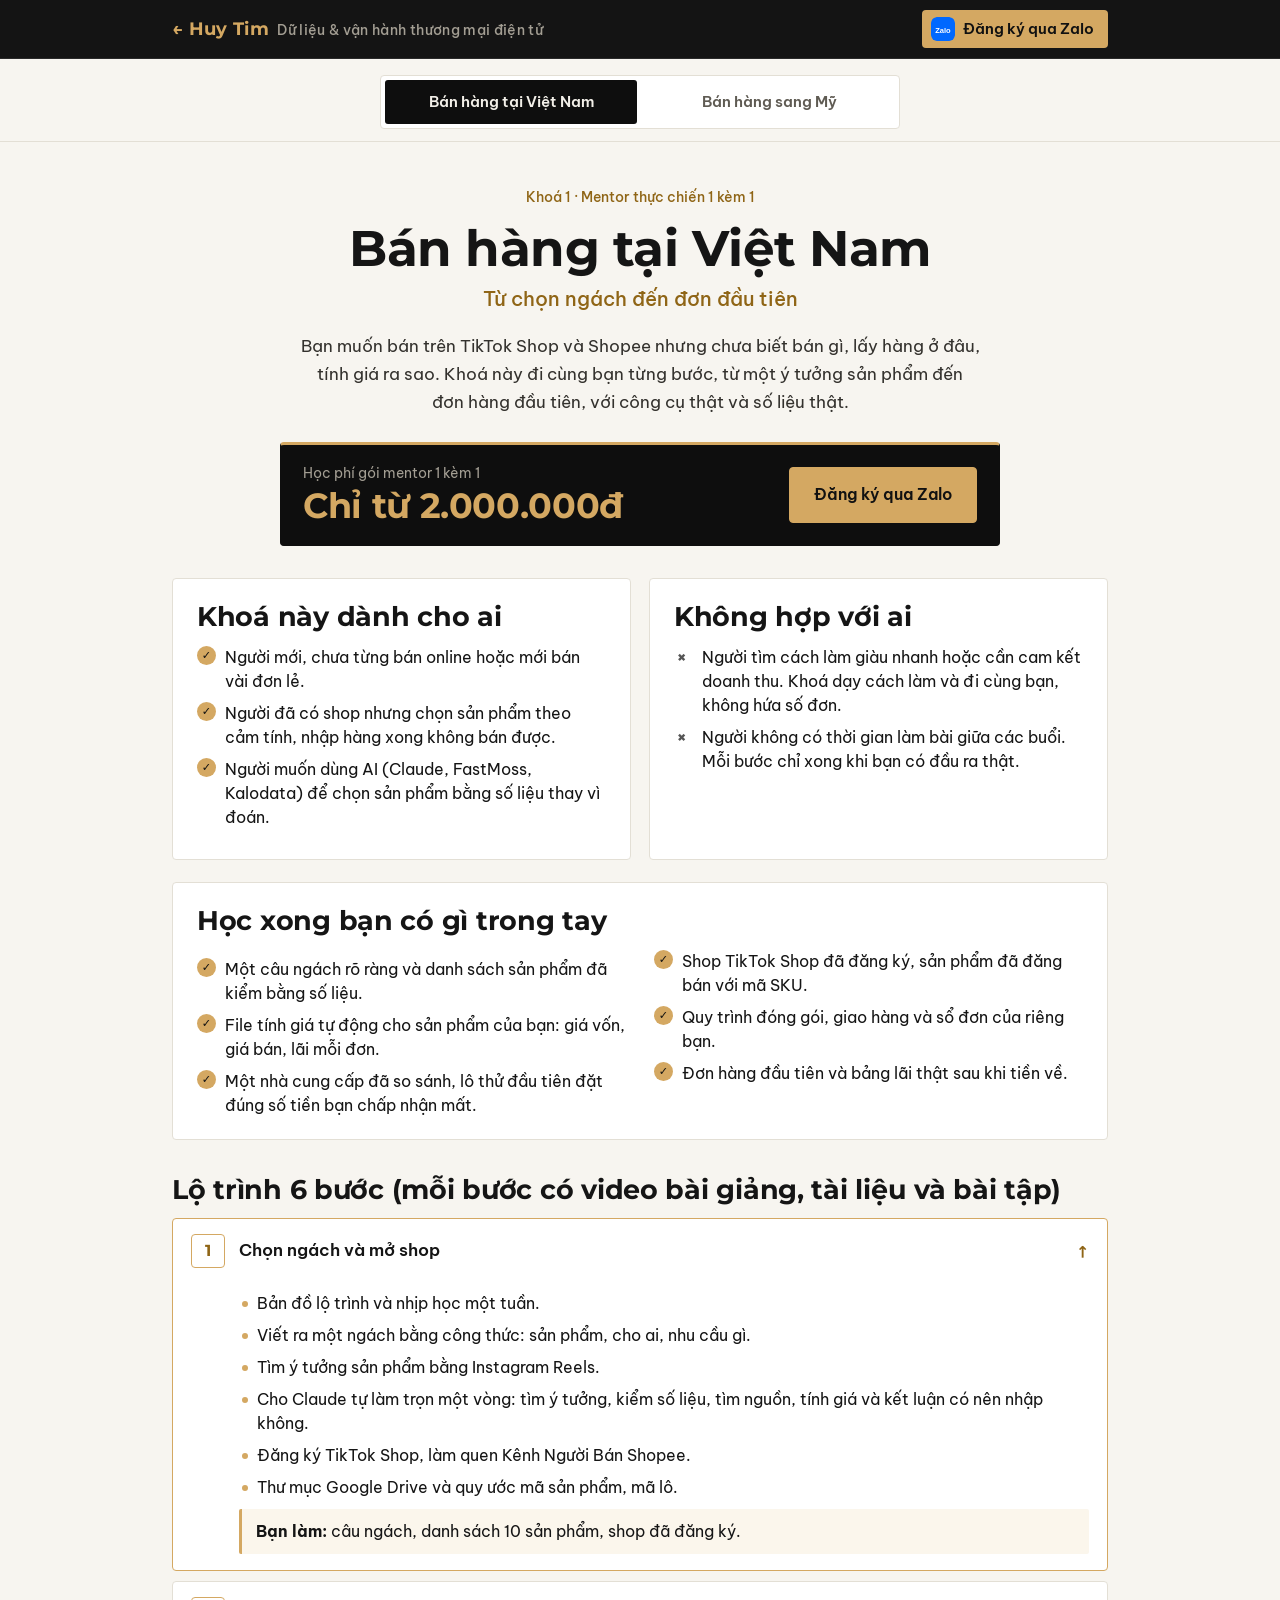
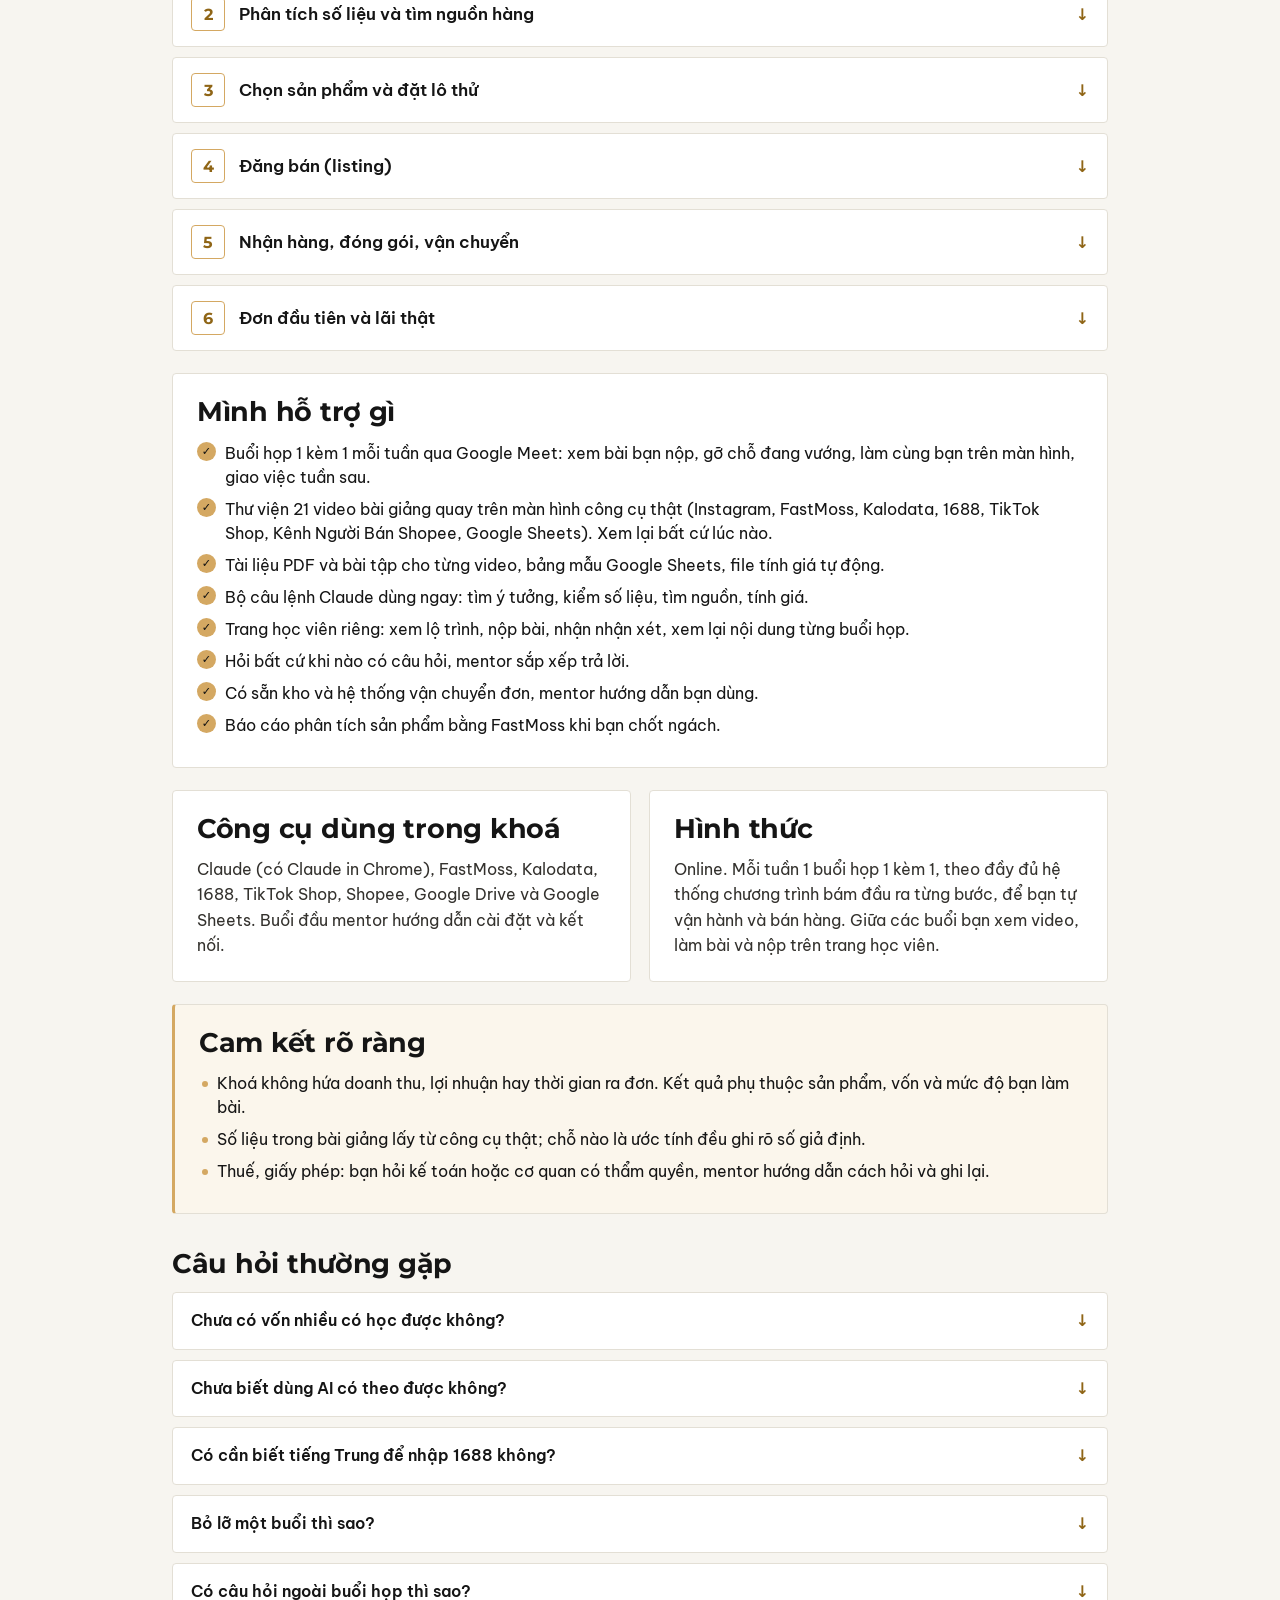
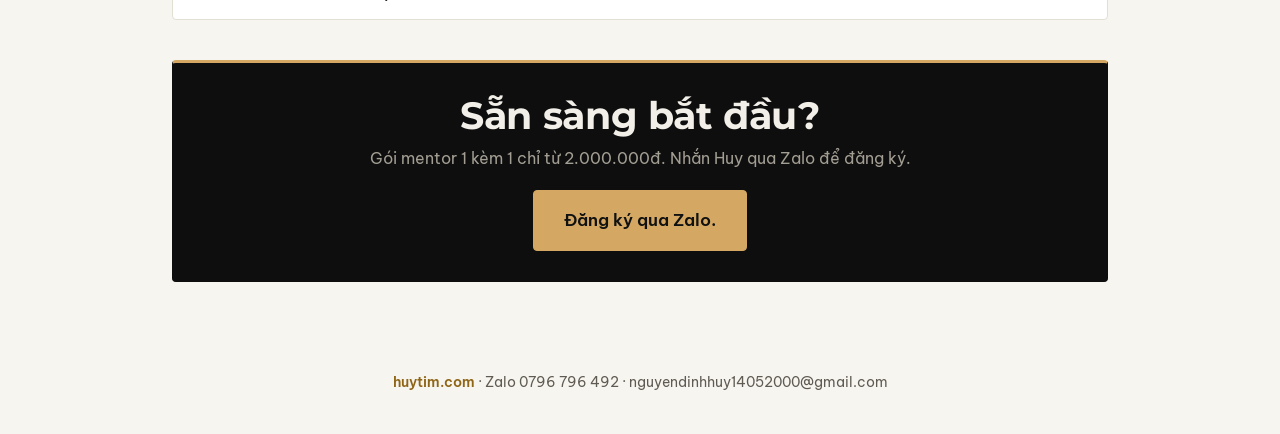
==== commit eda3a71f: "Giao diện theo timusco.com, bỏ phần vận hành doanh nghiệp, dẫn sang TIMUS Co-Authored-By: Claude Opu" ====
--- a/khoa-hoc/index.html
+++ b/khoa-hoc/index.html
@@ -9,20 +9,20 @@
 <meta property="og:description" content="Mentor 1 kèm 1 mỗi tuần, lộ trình theo đầu ra từng bước. Đăng ký qua Zalo.">
 <link rel="preconnect" href="https://fonts.googleapis.com">
 <link rel="preconnect" href="https://fonts.gstatic.com" crossorigin>
-<link href="https://fonts.googleapis.com/css2?family=Fraunces:ital,opsz,wght@0,9..144,800;1,9..144,600&family=Inter:wght@400;500;600&family=JetBrains+Mono:wght@400;500&display=swap" rel="stylesheet">
+<link href="https://fonts.googleapis.com/css2?family=Be+Vietnam+Pro:wght@400;500;600;700&family=Montserrat:wght@500;600;700;800&display=swap" rel="stylesheet">
 <style>
 :root{--bg:#f7f7f6;--ink:#0b0b0b;--muted:#4a4a48;--soft:#ececea;--y:#fff2b8}
 *{box-sizing:border-box;margin:0;padding:0}
 html{scroll-behavior:smooth;scroll-padding-top:120px}
-body{font-family:Inter,-apple-system,"Segoe UI",Roboto,sans-serif;background:var(--bg);color:var(--ink);line-height:1.6;-webkit-font-smoothing:antialiased;overflow-x:hidden}
+body{font-family:"Be Vietnam Pro",system-ui,sans-serif;background:var(--bg);color:var(--ink);line-height:1.6;-webkit-font-smoothing:antialiased;overflow-x:hidden}
 a{color:inherit;text-decoration:none}
 ul{list-style:none}
-.serif{font-family:Fraunces,Georgia,serif;font-weight:800;letter-spacing:-.01em;line-height:1.15}
+.serif{font-family:Montserrat,sans-serif;font-weight:800;letter-spacing:-.01em;line-height:1.15}
 .wrap{max-width:980px;margin:0 auto;padding:0 22px}
 .bar{position:sticky;top:0;z-index:20;background:#0b0b0b;color:#fff}
 .bar-in{max-width:980px;margin:0 auto;padding:10px 22px;display:flex;align-items:center;justify-content:space-between;gap:14px}
-.home{font-family:Fraunces,serif;font-weight:800;font-size:1.1rem}
-.home span{font-family:Inter,sans-serif;font-weight:500;font-size:.85rem;color:#bdbdb8;margin-left:8px}
+.home{font-family:Montserrat,sans-serif;font-weight:800;font-size:1.1rem}
+.home span{font-family:"Be Vietnam Pro",sans-serif;font-weight:500;font-size:.85rem;color:#bdbdb8;margin-left:8px}
 .zl{display:flex;align-items:center;gap:8px;background:#fff;color:#0b0b0b;border-radius:12px;padding:7px 14px 7px 9px;font-weight:600;font-size:.92rem}
 .zl img{border-radius:6px}
 .tabs{position:sticky;top:56px;z-index:15;background:var(--bg);padding:16px 0 12px}
@@ -32,9 +32,9 @@
 .khoa{padding:18px 0 70px}
 .khoa[hidden]{display:none}
 .kh{text-align:center;padding:26px 0 10px}
-.kicker{font-family:"JetBrains Mono",monospace;font-size:.8rem;color:#555}
+.kicker{font-family:"Be Vietnam Pro",sans-serif;font-size:.8rem;color:#555}
 .kh h1{font-size:clamp(2.3rem,6vw,3.8rem);margin:10px 0 6px}
-.kh-sub{font-family:Fraunces,serif;font-style:italic;font-size:clamp(1.1rem,2.6vw,1.4rem)}
+.kh-sub{font-family:Montserrat,sans-serif;font-style:italic;font-size:clamp(1.1rem,2.6vw,1.4rem)}
 .lead{max-width:680px;margin:18px auto 0;font-size:1.08rem;color:#222}
 .pricebox{display:flex;flex-wrap:wrap;align-items:center;justify-content:space-between;gap:14px 24px;max-width:720px;margin:26px auto 0;background:var(--y);border:2px solid var(--ink);border-radius:18px;padding:18px 22px;text-align:left}
 .pricebox .lbl{display:block;font-size:.85rem;color:var(--muted)}
@@ -62,7 +62,7 @@
 .step,.faq{background:#fff;border:2px solid var(--ink);border-radius:16px}
 .step summary,.faq summary{list-style:none;cursor:pointer;display:flex;align-items:center;gap:14px;padding:15px 18px;font-weight:600}
 .step summary::-webkit-details-marker,.faq summary::-webkit-details-marker{display:none}
-.step .n{flex:none;width:34px;height:34px;border-radius:50%;background:var(--y);border:2px solid var(--ink);display:grid;place-items:center;font-family:Fraunces,serif;font-weight:800}
+.step .n{flex:none;width:34px;height:34px;border-radius:50%;background:var(--y);border:2px solid var(--ink);display:grid;place-items:center;font-family:Montserrat,sans-serif;font-weight:800}
 .step .t{flex:1;font-size:1.05rem}
 .ar{flex:none;margin-left:auto;transition:transform .2s}
 details[open]>summary .ar{transform:rotate(180deg)}
@@ -76,6 +76,44 @@
 footer{text-align:center;font-size:.85rem;color:#555;padding:20px 0 40px}
 footer a{font-weight:600;color:#111}
 @media(max-width:700px){.two{grid-template-columns:1fr}.cols{columns:1}.sb{padding-left:18px}.home span{display:none}.pricebox .btn{width:100%;text-align:center}}
+
+/* ===== Giao diện theo timusco.com ===== */
+:root{--bg:#F7F5F0;--ink:#151515;--muted:#5F5B53;--soft:#F7F5F0;--y:#FBF6EC;--gold:#D4A862;--gold-2:#E3BD7E;--gold-t:#8F6516;--line:#E3DFD5;--body:#33312D}
+body{background:var(--bg)}
+.serif{font-family:Montserrat,sans-serif;font-weight:700;letter-spacing:-.01em;line-height:1.18}
+.bar{background:rgba(11,11,11,.96);border-bottom:1px solid #2A2A2A}
+.home{color:#D4A862;font-weight:700;letter-spacing:.02em}
+.home span{color:#A39E93}
+.zl{background:#D4A862;color:#111;border-radius:4px}
+.zl:hover{background:#E3BD7E}
+.tabs{background:var(--bg);border-bottom:1px solid var(--line)}
+.seg{background:#fff;border:1px solid var(--line);border-radius:4px;padding:4px}
+.seg a{border-radius:3px;color:var(--muted)}
+.seg a.on{background:#0E0E0E;color:#F2EFE8}
+.kicker{color:var(--gold-t);font-size:.88rem;font-weight:500}
+.kh h1{font-size:clamp(2rem,5vw,3.1rem)}
+.kh-sub{font-style:normal;font-family:"Be Vietnam Pro",sans-serif;font-weight:500;color:var(--gold-t);font-size:clamp(1.05rem,2.2vw,1.25rem)}
+.lead{color:var(--body)}
+.pricebox{background:#0E0E0E;color:#F2EFE8;border:1px solid #0E0E0E;border-top:3px solid var(--gold);border-radius:4px}
+.pricebox .lbl{color:#A39E93}
+.pricebox b{color:#D4A862;font-family:Montserrat,sans-serif}
+.btn{background:var(--gold);color:#111;border:1px solid var(--gold);border-radius:4px}
+.btn:hover{transform:none;box-shadow:none;background:var(--gold-2)}
+.box{background:#fff;border:1px solid var(--line);border-radius:4px}
+.box.muted{background:#fff}
+.box.note{background:var(--y);border-left:3px solid var(--gold)}
+.box p,.faq p{color:var(--body)}
+.chk li::before{background:var(--gold);color:#111}
+.dot li::before{background:var(--gold)}
+.step,.faq{background:#fff;border:1px solid var(--line);border-radius:4px}
+.step[open],.faq[open]{border-color:var(--gold)}
+.step .n{background:transparent;border:1px solid var(--gold);color:var(--gold-t);font-family:Montserrat,sans-serif;font-weight:700;border-radius:4px}
+.ar{color:var(--gold-t)}
+.lam{background:var(--y);border-left:3px solid var(--gold);border-radius:2px}
+.cta{background:#0E0E0E;color:#F2EFE8;border:1px solid #0E0E0E;border-top:3px solid var(--gold);border-radius:4px;box-shadow:none}
+.cta p{color:#A39E93}
+footer{color:var(--muted)}
+footer a{color:var(--gold-t)}
 </style>
 </head>
 <body>
